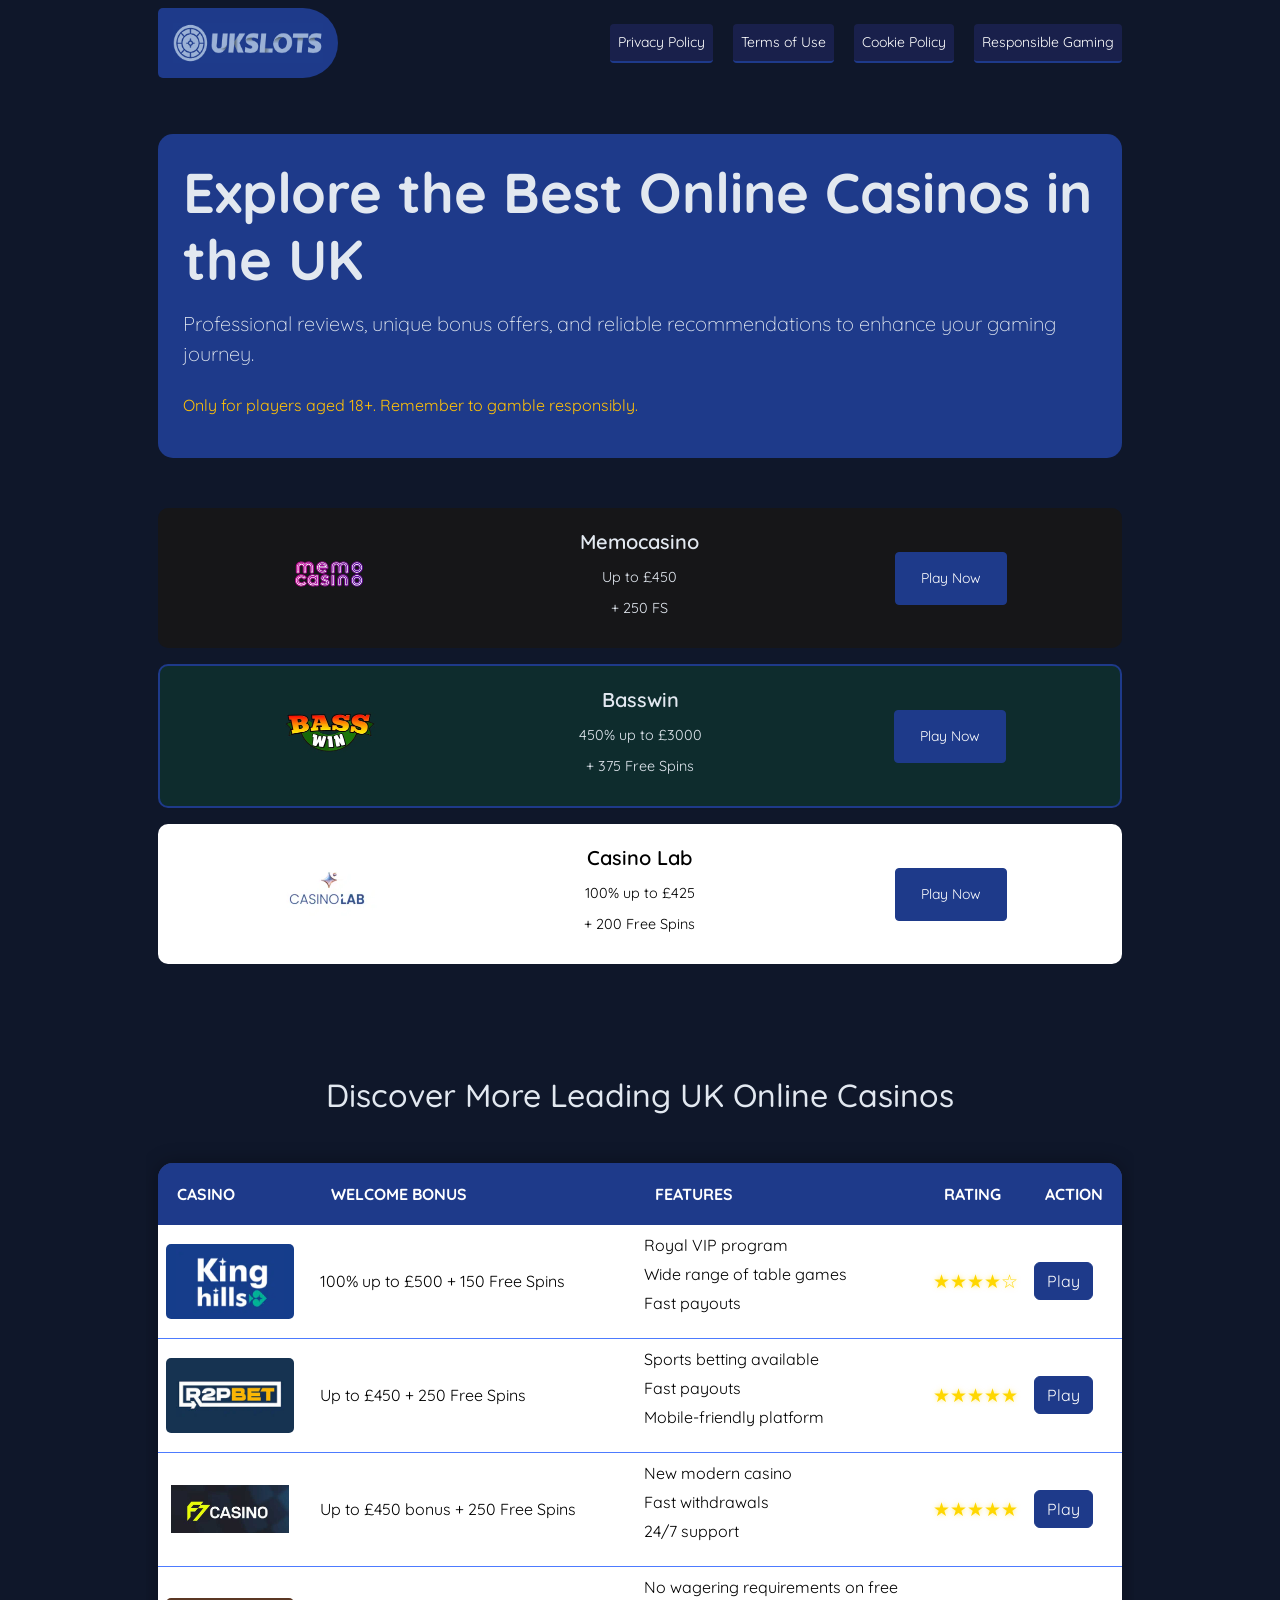
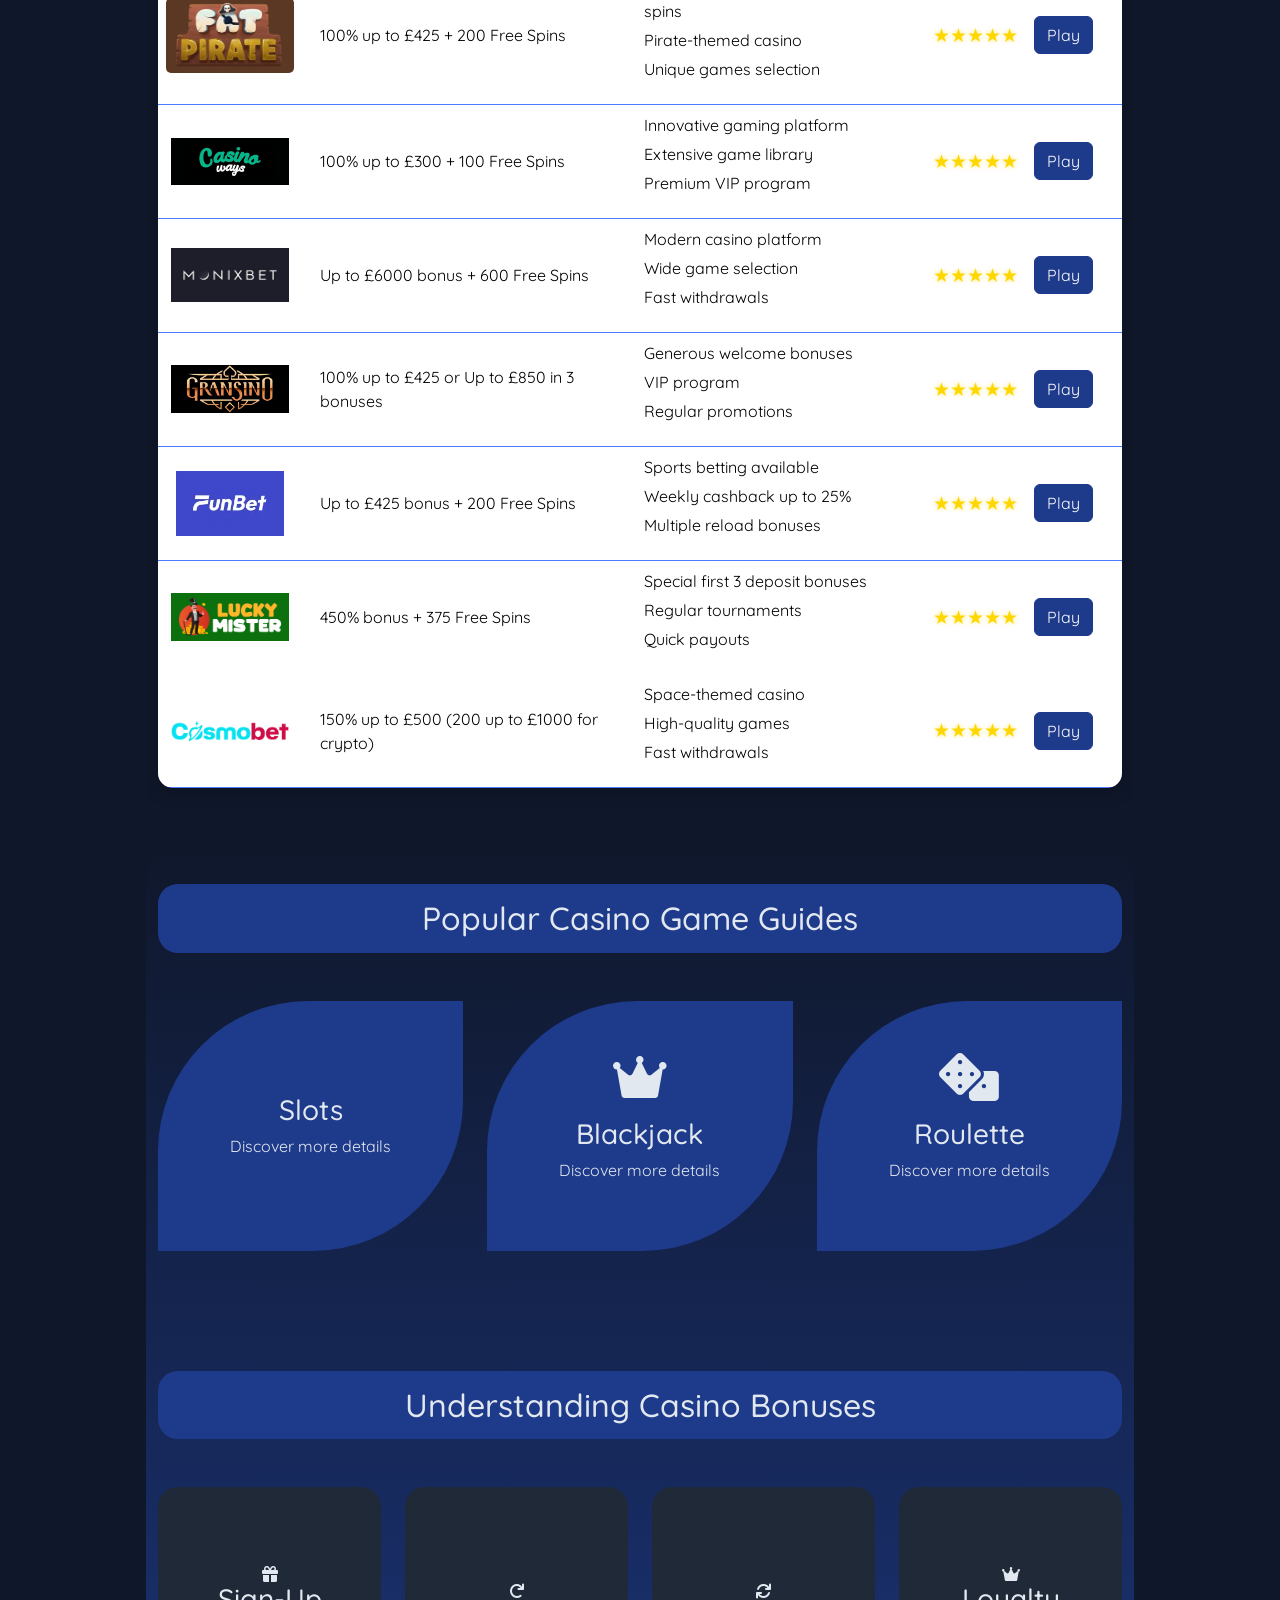
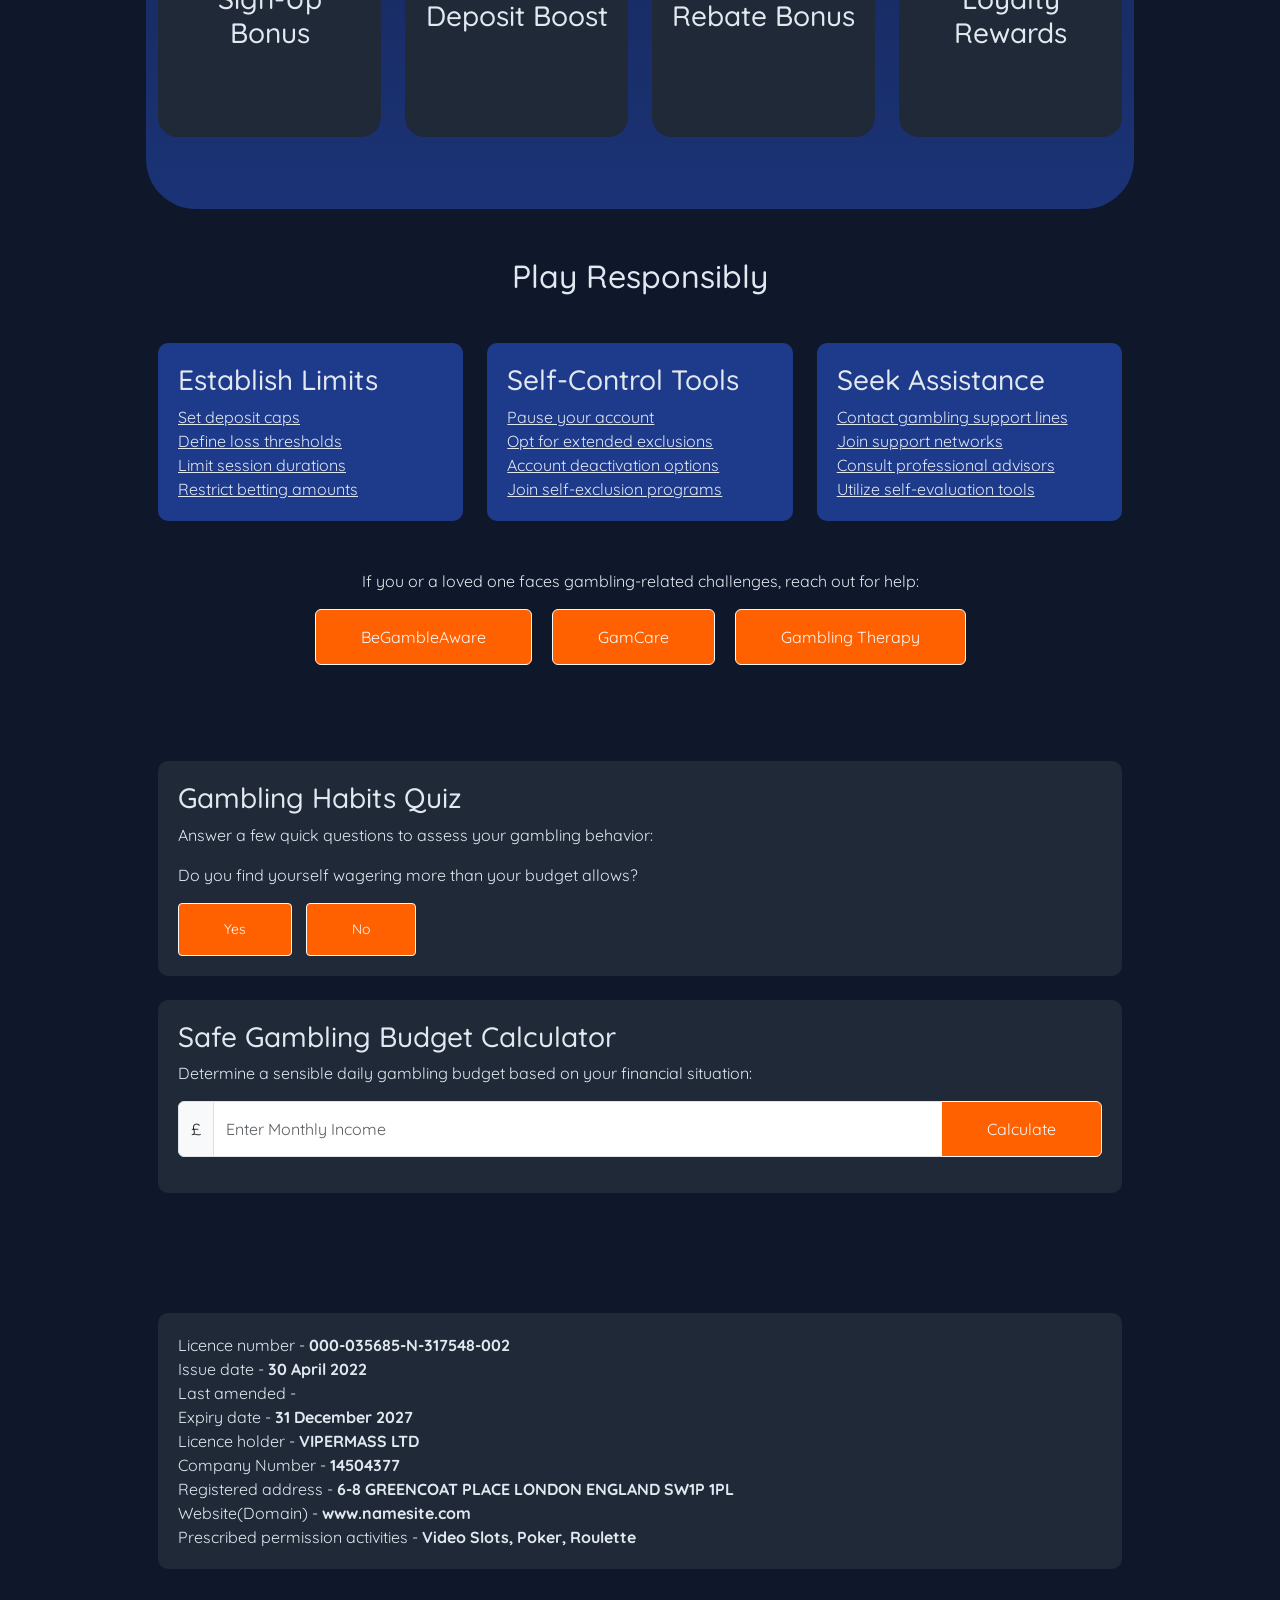
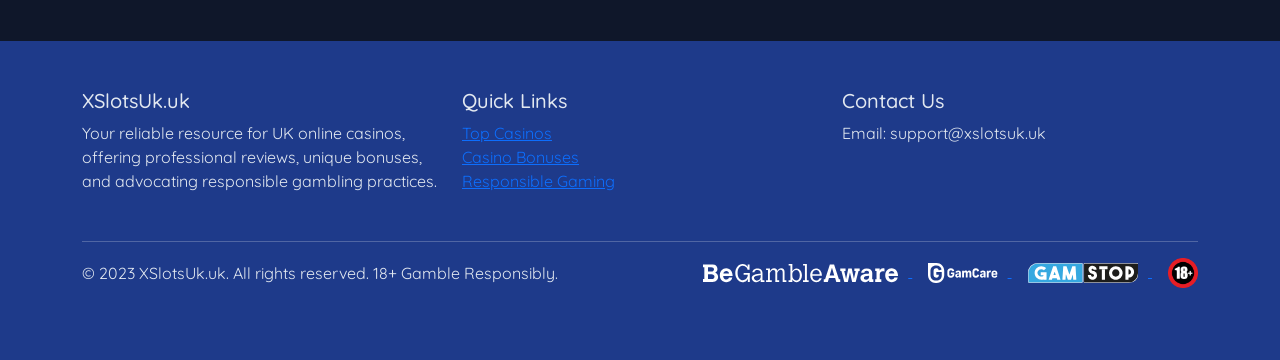
==== index.html @ f5da367d "ds" ====
<!DOCTYPE html>
<html lang="en">
<head>
    <meta charset="UTF-8">
    <meta name="viewport" content="width=device-width, initial-scale=1.0">
    <link rel="icon" href="img/favicon.png" type="image/x-icon">
    <title>XSlotsUk.uk - Premier UK Online Casino Guide</title>
    <link href="https://cdn.jsdelivr.net/npm/bootstrap@5.3.0-alpha1/dist/css/bootstrap.min.css" rel="stylesheet">
    <link rel="stylesheet" href="https://cdnjs.cloudflare.com/ajax/libs/font-awesome/6.0.0-beta3/css/all.min.css">
    <link href="styles.css" rel="stylesheet">
</head>
<body>
<div class="cookie-notice" id="cookieNotice">
    <p class="my-0 my-md-2"><span class="d-none d-md-inline">We use cookies to enhance your browsing experience.</span>
        By continuing to use site, you agree to our use of cookies.</p>
    <button onclick="acceptCookies()">Accept</button>
</div>
<header>
    <nav class="navbar navbar-expand-lg navbar-dark">
        <div class="container">
            <a class="navbar-brand" href="index.html">
                <img src="img/logo.jpg" alt="XSlotsUk.uk" width="150" height="50">
            </a>
            <button class="navbar-toggler" type="button" data-bs-toggle="collapse" data-bs-target="#navbarNav"
                    aria-controls="navbarNav" aria-expanded="false" aria-label="Toggle navigation">
                <span class="navbar-toggler-icon"></span>
            </button>
            <div class="collapse navbar-collapse" id="navbarNav">
                <ul class="navbar-nav ms-auto">
                    <li><a class="nav-link" href="privacy-policy.html">Privacy Policy</a></li>
                    <li><a class="nav-link" href="terms-of-use.html">Terms of Use</a></li>
                    <li><a class="nav-link" href="cookie-policy.html">Cookie Policy</a></li>
                    <li class="nav-item"><a class="nav-link" href="responsible-gaming.html">Responsible Gaming</a></li>
                </ul>
            </div>
        </div>
    </nav>
</header>

<main>
    <section id="hero" class="py-5">
        <div class="container">
            <div class="col align-items-center">
                <div style="background-color: var(--primary-color) !important; padding: 25px; border-radius: 15px; width: 100%;"
                     class="col-lg-6">
                    <h1 class="display-4 fw-bold mb-3">Explore the Best Online Casinos in the UK</h1>
                    <p class="lead mb-4">Professional reviews, unique bonus offers, and reliable recommendations to enhance your gaming journey.</p>
                    <p class="text-warning">Only for players aged 18+. Remember to gamble responsibly.</p>

                </div>
                <div class="col-lg-6" style="width: 100%;margin-top: 50px;">
                    <div class="col">
                        <div class="col-md-12 mb-3">
                            <div class="top-casino-card" data-casino="memocasino">
                                <div class="logo-casino">
                                    <img src="img/m-Memocasino.svg" alt="Memocasino" class="img-fluid mb-2">
                                </div>
                                <div>
                                    <p>Memocasino</p>
                                    <p>Up to £450</p>
                                    <p>+ 250 FS</p>
                                </div>
                                <div>
                                    <a href="https://premitrix.com/f8gxDT9J?sub_id_14=40145"
                                       class="btn btn-success btn-sm" target="_blank" rel="noopener noreferrer">Play
                                        Now</a>
                                </div>
                            </div>
                        </div>

                        <div class="col-md-12 mb-3">
                            <div class="top-casino-card featured" data-casino="basswin">
                                <div class="logo-casino">
                                    <img src="img/basswin.webp" alt="Basswin" class="img-fluid mb-2">
                                </div>
                                <div>
                                    <p>Basswin</p>
                                    <p>450% up to £3000</p>
                                    <p>+ 375 Free Spins</p>
                                </div>
                                <div>
                                    <a href="https://premitrix.com/f8gxDT9J?sub_id_14=44709"
                                       class="btn btn-success btn-sm" target="_blank" rel="noopener noreferrer">Play
                                        Now</a>
                                </div>
                            </div>
                        </div>
                        <div class="col-md-12 mb-3">
                            <div class="top-casino-card" data-casino="casinolab">
                                <div class="logo-casino">
                                    <img src="img/casinolab.webp" alt="Casino Lab" class="img-fluid mb-2">
                                </div>
                                <div>
                                    <p>Casino Lab</p>
                                    <p>100% up to £425</p>
                                    <p>+ 200 Free Spins</p>
                                </div>
                                <div>
                                    <a href="https://premitrix.com/f8gxDT9J?sub_id_14=50998"
                                       class="btn btn-success btn-sm" target="_blank" rel="noopener noreferrer">Play
                                        Now</a>
                                </div>
                            </div>
                        </div>
                    </div>
                </div>
            </div>
        </div>
    </section>

    <section id="casino-list" class="py-5">
        <div class="container">
            <h2 class="text-center mb-5">Discover More Leading UK Online Casinos</h2>
            <div class="table-responsive">
                <table class="table">
                    <thead>
                    <tr>
                        <th>Casino</th>
                        <th>Welcome Bonus</th>
                        <th>Features</th>
                        <th>Rating</th>
                        <th>Action</th>
                    </tr>
                    </thead>
                    <tbody>
                    <tr data-casino="kinghills">
                        <td data-label="Casino">
                            <div class="casino-info">
                                <img src="img/m-Kinghills.webp" alt="Kinghills" class="casino-logo">
                            </div>
                        </td>
                        <td data-label="Welcome Bonus">100% up to £500 + 150 Free Spins</td>
                        <td data-label="Features">
                            <ul class="casino-features">
                                <li>Royal VIP program</li>
                                <li>Wide range of table games</li>
                                <li>Fast payouts</li>
                            </ul>
                        </td>
                        <td data-label="Rating">
                            <div class="rating">★★★★☆</div>
                        </td>
                        <td data-label="Action">
                            <a href="https://premitrix.com/f8gxDT9J?sub_id_14=31586" class="btn btn-success"
                               target="_blank" rel="noopener noreferrer">Play</a>
                        </td>
                    </tr>
                    <tr data-casino="r2pbet">
                        <td data-label="Casino">
                            <div class="casino-info">
                                <img src="img/R2Pbet.jpg" alt="R2Pbet" class="casino-logo">
                            </div>
                        </td>
                        <td data-label="Welcome Bonus">Up to £450 + 250 Free Spins</td>
                        <td data-label="Features">
                            <ul class="casino-features">
                                <li>Sports betting available</li>
                                <li>Fast payouts</li>
                                <li>Mobile-friendly platform</li>
                            </ul>
                        </td>
                        <td data-label="Rating">
                            <div class="rating">★★★★★</div>
                        </td>
                        <td data-label="Action">
                            <a href="https://premitrix.com/f8gxDT9J?sub_id_14=40156" class="btn btn-success"
                               target="_blank" rel="noopener noreferrer">Play</a>
                        </td>
                    </tr>


                    <tr data-casino="f7casino">
                        <td data-label="Casino">
                            <div class="casino-info">
                                <img src="img/f7casino.jpg" alt="F7 Casino" class="casino-logo">
                            </div>
                        </td>
                        <td data-label="Welcome Bonus">
                            Up to £450 bonus + 250 Free Spins
                        </td>
                        <td data-label="Features">
                            <ul class="casino-features">
                                <li>New modern casino</li>
                                <li>Fast withdrawals</li>
                                <li>24/7 support</li>
                            </ul>
                        </td>
                        <td data-label="Rating">
                            <div class="rating">★★★★★</div>
                        </td>
                        <td data-label="Action">
                            <a href="https://premitrix.com/f8gxDT9J?sub_id_14=48244" class="btn btn-success"
                               target="_blank" rel="noopener noreferrer">Play</a>
                        </td>
                    </tr>

                    <tr data-casino="fatpirate">
                        <td data-label="Casino">
                            <div class="casino-info">
                                <img src="img/fatpirate.jpg" alt="FatPirate" class="casino-logo">
                            </div>
                        </td>
                        <td data-label="Welcome Bonus">
                            100% up to £425 + 200 Free Spins
                        </td>
                        <td data-label="Features">
                            <ul class="casino-features">
                                <li>No wagering requirements on free spins</li>
                                <li>Pirate-themed casino</li>
                                <li>Unique games selection</li>
                            </ul>
                        </td>
                        <td data-label="Rating">
                            <div class="rating">★★★★★</div>
                        </td>
                        <td data-label="Action">
                            <a href="https://premitrix.com/f8gxDT9J?sub_id_14=37660" class="btn btn-success"
                               target="_blank" rel="noopener noreferrer">Play</a>
                        </td>
                    </tr>

                    <!-- CasinoWays -->
                    <tr data-casino="casinoways">
                        <td data-label="Casino">
                            <div class="casino-info">
                                <img src="img/casinoways.webp" alt="CasinoWays" class="casino-logo">
                            </div>
                        </td>
                        <td data-label="Welcome Bonus">
                            100% up to £300 + 100 Free Spins
                        </td>
                        <td data-label="Features">
                            <ul class="casino-features">
                                <li>Innovative gaming platform</li>
                                <li>Extensive game library</li>
                                <li>Premium VIP program</li>
                            </ul>
                        </td>
                        <td data-label="Rating">
                            <div class="rating">★★★★★</div>
                        </td>
                        <td data-label="Action">
                            <a href="https://premitrix.com/f8gxDT9J?sub_id_14=46812" class="btn btn-success"
                               target="_blank" rel="noopener noreferrer">Play</a>
                        </td>
                    </tr>
                    <!-- Monixbet -->
                    <tr data-casino="monixbet">
                        <td data-label="Casino">
                            <div class="casino-info">
                                <img src="img/monixbet.jpg" alt="Monixbet" class="casino-logo">
                            </div>
                        </td>
                        <td data-label="Welcome Bonus">
                            Up to £6000 bonus + 600 Free Spins
                        </td>
                        <td data-label="Features">
                            <ul class="casino-features">
                                <li>Modern casino platform</li>
                                <li>Wide game selection</li>
                                <li>Fast withdrawals</li>
                            </ul>
                        </td>
                        <td data-label="Rating">
                            <div class="rating">★★★★★</div>
                        </td>
                        <td data-label="Action">
                            <a href="https://premitrix.com/f8gxDT9J?sub_id_14=48449" class="btn btn-success"
                               target="_blank" rel="noopener noreferrer">Play</a>
                        </td>
                    </tr>

                    <!-- Grancasino -->
                    <tr data-casino="grancasino">
                        <td data-label="Casino">
                            <div class="casino-info">
                                <img src="img/gransino.jpg" alt="Grancasino" class="casino-logo">
                            </div>
                        </td>
                        <td data-label="Welcome Bonus">
                            100% up to £425 or Up to £850 in 3 bonuses
                        </td>
                        <td data-label="Features">
                            <ul class="casino-features">
                                <li>Generous welcome bonuses</li>
                                <li>VIP program</li>
                                <li>Regular promotions</li>
                            </ul>
                        </td>
                        <td data-label="Rating">
                            <div class="rating">★★★★★</div>
                        </td>
                        <td data-label="Action">
                            <a href="https://premitrix.com/f8gxDT9J?sub_id_14=41944" class="btn btn-success"
                               target="_blank" rel="noopener noreferrer">Play</a>
                        </td>
                    </tr>

                    <!-- Funbet -->
                    <tr data-casino="funbet">
                        <td data-label="Casino">
                            <div class="casino-info">
                                <img src="img/funbet.webp" alt="Funbet" class="casino-logo">
                            </div>
                        </td>
                        <td data-label="Welcome Bonus">
                            Up to £425 bonus + 200 Free Spins
                        </td>
                        <td data-label="Features">
                            <ul class="casino-features">
                                <li>Sports betting available</li>
                                <li>Weekly cashback up to 25%</li>
                                <li>Multiple reload bonuses</li>
                            </ul>
                        </td>
                        <td data-label="Rating">
                            <div class="rating">★★★★★</div>
                        </td>
                        <td data-label="Action">
                            <a href="https://premitrix.com/f8gxDT9J?sub_id_14=50820" class="btn btn-success"
                               target="_blank" rel="noopener noreferrer">Play</a>
                        </td>
                    </tr>

                    <!-- LuckyMister -->
                    <tr data-casino="luckymister">
                        <td data-label="Casino">
                            <div class="casino-info">
                                <img src="img/luckymister.png" alt="LuckyMister" class="casino-logo">
                            </div>
                        </td>
                        <td data-label="Welcome Bonus">
                            450% bonus + 375 Free Spins
                        </td>
                        <td data-label="Features">
                            <ul class="casino-features">
                                <li>Special first 3 deposit bonuses</li>
                                <li>Regular tournaments</li>
                                <li>Quick payouts</li>
                            </ul>
                        </td>
                        <td data-label="Rating">
                            <div class="rating">★★★★★</div>
                        </td>
                        <td data-label="Action">
                            <a href="https://premitrix.com/f8gxDT9J?sub_id_14=47433" class="btn btn-success"
                               target="_blank" rel="noopener noreferrer">Play</a>
                        </td>
                    </tr>
                    <tr class="spacer"></tr>
                    <!-- Cosmobet -->
                    <tr data-casino="cosmobet">
                        <td data-label="Casino">
                            <div class="casino-info">
                                <img src="img/cosmobet.webp" alt="Cosmobet" class="casino-logo">
                            </div>
                        </td>
                        <td data-label="Welcome Bonus">
                            150% up to £500 (200 up to £1000 for crypto)
                        </td>
                        <td data-label="Features">
                            <ul class="casino-features">
                                <li>Space-themed casino</li>
                                <li>High-quality games</li>
                                <li>Fast withdrawals</li>
                            </ul>
                        </td>
                        <td data-label="Rating">
                            <div class="rating">★★★★★</div>
                        </td>
                        <td data-label="Action">
                            <a href="https://premitrix.com/f8gxDT9J?sub_id_14=46296" class="btn btn-success"
                               target="_blank" rel="noopener noreferrer">Play</a>
                        </td>
                    </tr>
                    </tbody>
                </table>
            </div>
        </div>
    </section>

    <div class="bg-hero">
        <section id="game-guides" class="py-5">
            <div class="container">
                <h2 class="text-center mb-5" style="background: var(--primary-color); border-radius: 20px; padding: 15px 0;">Popular Casino Game Guides</h2>
                <div class="row">
                    <div class="col-md-4 mb-4">
                        <div class="game-guide-card" data-game="slots">
                            <div class="game-guide-front">
                                <i class="fas fa-slot-machine fa-3x mb-3"></i>
                                <h3>Slots</h3>
                                <p>Discover more details</p>
                            </div>
                            <div class="game-guide-back">
                                <h3>Slots Guide</h3>
                                <ul>
                                    <li>Mastering paylines</li>
                                    <li>Different types of slot games</li>
                                    <li>Exploring bonus features</li>
                                    <li>Tips for improving your odds</li>
                                </ul>
                            </div>
                        </div>
                    </div>
                    <div class="col-md-4 mb-4">
                        <div class="game-guide-card" data-game="blackjack">
                            <div class="game-guide-front">
                                <i class="fas fa-crown fa-3x mb-3"></i>
                                <h3>Blackjack</h3>
                                <p>Discover more details</p>
                            </div>
                            <div class="game-guide-back">
                                <h3>Blackjack Guide</h3>
                                <ul>
                                    <li>Essential rules and how to play</li>
                                    <li>Learning odds and probabilities</li>
                                    <li>Using strategy charts</li>
                                    <li>Insights into card counting</li>
                                </ul>
                            </div>
                        </div>
                    </div>
                    <div class="col-md-4 mb-4">
                        <div class="game-guide-card" data-game="roulette">
                            <div class="game-guide-front">
                                <i class="fas fa-dice fa-3x mb-3"></i>
                                <h3>Roulette</h3>
                                <p>Discover more details</p>
                            </div>
                            <div class="game-guide-back">
                                <h3>Roulette Guide</h3>
                                <ul>
                                    <li>Varieties of roulette games</li>
                                    <li>Explanation of betting options</li>
                                    <li>Effective roulette strategies</li>
                                    <li>House edge across game versions</li>
                                </ul>
                            </div>
                        </div>
                    </div>
                </div>
            </div>
        </section>

        <section id="bonuses" class="py-5">
            <div class="container">
                <h2 class="text-center mb-5" style="background: var(--primary-color); border-radius: 20px; padding: 15px 0;">Understanding Casino Bonuses</h2>
                <div class="row">
                    <div class="col-md-3 mb-4">
                        <div class="bonus-card">
                            <div class="bonus-card-inner">
                                <div class="bonus-card-front">
                                    <i class="fas fa-gift"></i>
                                    <h3>Sign-Up Bonus</h3>
                                </div>
                                <div class="bonus-card-back">
                                    <h3>Sign-Up Bonus</h3>
                                    <p>An incentive for new players after registration and their first deposit. Often includes matching funds and free spins.</p>
                                </div>
                            </div>
                        </div>
                    </div>
                    <div class="col-md-3 mb-4">
                        <div class="bonus-card">
                            <div class="bonus-card-inner">
                                <div class="bonus-card-front">
                                    <i class="fas fa-redo"></i>
                                    <h3>Deposit Boost</h3>
                                </div>
                                <div class="bonus-card-back">
                                    <h3>Deposit Boost</h3>
                                    <p>Special bonuses for returning players when making additional deposits, frequently offered weekly or monthly.</p>
                                </div>
                            </div>
                        </div>
                    </div>
                    <div class="col-md-3 mb-4">
                        <div class="bonus-card">
                            <div class="bonus-card-inner">
                                <div class="bonus-card-front">
                                    <i class="fas fa-sync"></i>
                                    <h3>Rebate Bonus</h3>
                                </div>
                                <div class="bonus-card-back">
                                    <h3>Rebate Bonus</h3>
                                    <p>Partial refunds on losses, typically calculated over a weekly or monthly period, to extend your gaming session.</p>
                                </div>
                            </div>
                        </div>
                    </div>
                    <div class="col-md-3 mb-4">
                        <div class="bonus-card">
                            <div class="bonus-card-inner">
                                <div class="bonus-card-front">
                                    <i class="fas fa-crown"></i>
                                    <h3>Loyalty Rewards</h3>
                                </div>
                                <div class="bonus-card-back">
                                    <h3>Loyalty Rewards</h3>
                                    <p>Premium benefits for devoted players, including tailored offers, enhanced deposit limits, and personal account management.</p>
                                </div>
                            </div>
                        </div>
                    </div>
                </div>
            </div>
        </section>
    </div>

    <section id="responsible-gaming" class="py-5">
        <div class="container">
            <h2 class="text-center mb-5">Play Responsibly</h2>
            <div class="row">
                <div class="col-md-4 mb-4">
                    <div class="responsible-gaming-card">
                        <h3>Establish Limits</h3>
                        <ul>
                            <li>Set deposit caps</li>
                            <li>Define loss thresholds</li>
                            <li>Limit session durations</li>
                            <li>Restrict betting amounts</li>
                        </ul>
                    </div>
                </div>
                <div class="col-md-4 mb-4">
                    <div class="responsible-gaming-card">
                        <h3>Self-Control Tools</h3>
                        <ul>
                            <li>Pause your account</li>
                            <li>Opt for extended exclusions</li>
                            <li>Account deactivation options</li>
                            <li>Join self-exclusion programs</li>
                        </ul>
                    </div>
                </div>
                <div class="col-md-4 mb-4">
                    <div class="responsible-gaming-card">
                        <h3>Seek Assistance</h3>
                        <ul>
                            <li>Contact gambling support lines</li>
                            <li>Join support networks</li>
                            <li>Consult professional advisors</li>
                            <li>Utilize self-evaluation tools</li>
                        </ul>
                    </div>
                </div>
            </div>
            <div class="text-center mt-4">
                <p>If you or a loved one faces gambling-related challenges, reach out for help:</p>
                <a href="https://www.begambleaware.org/" class="btn btn-outline-light me-3" target="_blank"
                   rel="noopener noreferrer">BeGambleAware</a>
                <a href="https://www.gamcare.org.uk/" class="btn btn-outline-light me-3" target="_blank"
                   rel="noopener noreferrer">GamCare</a>
                <a href="https://www.gamblingtherapy.org/" class="btn btn-outline-light" target="_blank"
                   rel="noopener noreferrer">Gambling Therapy</a>
            </div>
        </div>

    </section>

    <section id="responsible-gaming" class="py-5">
        <div class="container">
            <div class="col">
                <div class="col-md-12 mb-4">
                    <div class="responsible-gaming-tool">
                        <h3>Gambling Habits Quiz</h3>
                        <p>Answer a few quick questions to assess your gambling behavior:</p>
                        <div id="quiz-container">
                            <div class="quiz-question">
                                <p>1. Do you find yourself wagering more money than you originally planned?</p>
                                <button class="btn btn-outline-light btn-sm quiz-btn" data-answer="yes">Yes</button>
                                <button class="btn btn-outline-light btn-sm quiz-btn" data-answer="no">No</button>
                            </div>
                            <!-- Add additional questions here -->
                        </div>
                        <div id="quiz-result" class="mt-3" style="display: none;"></div>
                    </div>
                </div>
                <div class="col-md-12 mb-4">
                    <div class="responsible-gaming-tool">
                        <h3>Safe Gambling Budget Calculator</h3>
                        <p>Determine a sensible daily gambling budget based on your financial situation:</p>
                        <div class="input-group mb-3">
                            <span class="input-group-text">£</span>
                            <input type="number" id="monthly-income" class="form-control" placeholder="Enter Monthly Income">
                            <button class="btn btn-outline-light" type="button" id="calculate-limit">Calculate</button>
                        </div>
                        <div id="limit-result" class="mt-3"></div>
                    </div>
                </div>
            </div>
        </div>
    </section>

    <section class="py-5">
        <div class="container">
            <div class="col">
                <div class="col-md-12 mb-4">
                    <div class="responsible-gaming-tool">
                        Licence number -  <b>000-035685-N-317548-002</b> <br>
                        Issue date - <b>30 April 2022</b> <br>
                        Last amended  - <b></b> <br>
                        Expiry date  - <b>31 December 2027</b> <br>
                        Licence holder  - <b>VIPERMASS LTD</b> <br>
                        Company Number  - <b>14504377</b> <br>
                        Registered address  - <b>6-8 GREENCOAT PLACE LONDON ENGLAND SW1P 1PL</b> <br>
                        Website(Domain)   - <b>www.namesite.com</b> <br>
                        Prescribed permission activities  - <b>Video Slots, Poker, Roulette</b> <br>
                    </div>
                </div>
            </div>
        </div>
    </section>
</main>

<footer class="py-5">
    <div class="container pb-4">
        <div class="row">
            <div class="col-md-4 mb-3">
                <h5>XSlotsUk.uk</h5>
                <p>Your reliable resource for UK online casinos, offering professional reviews, unique bonuses, and advocating responsible gambling practices.</p>
            </div>
            <div class="col-md-4 mb-3">
                <h5>Quick Links</h5>
                <ul class="list-unstyled">
                    <li><a href="index.html#hero">Top Casinos</a></li>
                    <li><a href="index.html#bonuses">Casino Bonuses</a></li>
                    <li><a href="responsible-gaming.html">Responsible Gaming</a></li>
                </ul>
            </div>
            <div class="col-md-4 mb-3">
                <h5>Contact Us</h5>
                <p>Email: <a href="cdn-cgi/l/email-protection.html" class="__cf_email__"
                             data-cfemail="15666065657a6761556d66797a6166607e3b607e">[email&#160;protected]</a></p>
            </div>
        </div>
        <hr>
        <div class="row align-items-center">
            <div class="col-md-6">
                <p class="mb-0">&copy; 2023 XSlotsUk.uk. All rights reserved. 18+ Gamble Responsibly.</p>
            </div>
            <div class="col-md-6 text-md-end">
                <a href="https://www.begambleaware.org/" target="_blank" class="me-3">
                    <svg
                            class="footer-icon img-fluid" viewBox="0 0 156 16" xmlns="http://www.w3.org/2000/svg">
                        <path
                                d="m9.20229 11.0076c-.06554 1.1397-1.07491 1.9257-2.21536 1.8471h-2.98878v-3.83834l2.71349-.0655c1.49439 0 2.50376.78601 2.50376 1.99124v.0655zm-.41948-5.84269c-.07865 1.00871-1.00936 1.71612-2.00562 1.63752h-2.77904v-3.40604h2.5693c1.28465 0 2.21536.70741 2.21536 1.63752zm.91761 2.56763c1.42888-.7074 1.86148-1.42791 1.86148-2.84273 0-1.49342-.7866-2.77724-2.13676-3.41914-.72098-.28821-1.57304-.35371-3.99815-.35371h-5.42699v2.27943h1.07491v9.47141h-1.07491v2.2794h7.49816c2.71354 0 4.57494-1.5589 4.57494-3.9169.1311-1.57203-.8652-2.99995-2.37268-3.49776zm6.56748.68121c.2097-1.12661 1.1929-2.04362 2.3726-2.04362h.0656c1.1142 0 2.0974.91701 2.0974 2.10912zm-.1442 1.89955h7.5506c.0655-1.41484-.354-2.75106-1.0487-3.94317-.9045-1.41482-2.4513-2.18773-4.0637-2.18773-2.9364 0-5.0993 2.33183-5.0993 5.56757 0 3.23573 2.1629 5.56753 5.0993 5.56753 2.5169 0 4.4045-1.4148 4.8895-3.7335l-2.661.0655c-.2753.917-1.1929 1.6244-2.163 1.5458-.4719.0131-2.2153-.131-2.5037-2.882zm19.7548 4.8208h1.5599v-7.06095l-4.8895-.0131v.0131l-.0656 1.29691h3.3296c0 .35371 0 .73364-.0655 1.08734-.354 1.834-1.9139 3.2357-3.8278 3.3143-2.412 0-4.2472-2.4628-4.2472-5.84265 0-4.29686 2.5431-5.77717 4.2472-5.77717 1.1274.0655 2.2678.6288 2.9757 1.54581.3539.49781.6423 1.04802.7734 1.67683h1.5599v-4.25756h-1.4812v2.03053c-.8521-1.48032-2.412-2.462833-4.1817-2.397332-3.1854 0-5.7416 3.235742-5.7416 7.322992s2.5431 7.24435 5.8071 7.24435c1.1274 0 2.2678-.4192 3.1855-1.1921.4194-.4192.7734-.8122 1.0618-1.31zm10.2772-3.7597c-.2098 1.5458-1.5731 2.6593-3.1461 2.7379-1.1405 0-2.1498-.8384-2.2154-2.0305 0-1.3362 1.0749-1.8864 4.3652-2.31873l.9963-.1441zm0 3.7597h3.0674l-.1442-1.2969h-1.4944v-5.81645c0-2.65934-1.8614-3.64185-4.0768-3.64185-.9963 0-2.0712.27511-2.8577.91701-.6423.56331-1.0749 1.31002-1.2191 2.14843h1.6386c.2884-1.40172 1.0749-1.87332 2.5693-1.87332 1.5075 0 2.4251.77291 2.4251 1.96502v1.04802l-.9963.0655c-4.2865.4192-6.0693 1.40174-6.0693 3.43224v.2096c.1442 1.7554 1.7173 3.1571 3.5 3.013 1.4944 0 2.9233-.786 3.6443-2.1222v1.9519zm17.5918 0h2.9626v-1.2969h-1.4813v-6.75966c0-1.83403-.9176-2.89514-2.53-2.89514-.8389 0-1.6124.35371-2.2547.91701-.4195.41921-.7078.85151-.9831 1.33622-.2753-1.48032-1.0487-2.26633-2.4645-2.26633-1.9663 0-2.8839 1.55892-3.382 2.26633l-.0655-2.06983h-3.0937v1.29692h1.5468v8.17448h-1.5468v1.2969h4.5749v-1.2969h-1.5468v-5.27935c0-.98251 1.1929-3.03923 2.8184-3.03923 1.0618 0 1.5468.5633 1.5468 1.91262v7.70286h3.0937v-1.2969h-1.56v-5.41035c0-.77291.9832-2.97373 2.8184-2.97373 1.0487 0 1.5468.7074 1.5468 2.18772zm13.7117-5.42343c0 2.62003-1.1274 4.24443-2.9495 4.24443-1.691-.1441-3.015-1.5589-3.015-3.3143l-.0655-1.83404c0-1.55892 1.5468-3.24884 3.0936-3.24884 1.7435-.0131 2.9364 1.54582 2.9364 4.15275zm1.691.2227c0-3.10474-1.8221-5.56757-4.221-5.56757-1.8221 0-3.0281 1.53272-3.4476 2.30563v-5.921272h-2.9494v1.296912h1.4026v11.79013h-1.4813v1.2969h3.0281v-1.9519c.6292.8515 1.5469 2.1353 3.4476 2.1353 2.2547 0 4.221-2.489 4.221-5.38413zm.8259 5.20073h4.5487v-1.2969h-1.4158v-13.087042h-3.0543v1.205212h1.4944v11.88183h-1.5599v1.2969zm7.5243-6.20944c0-.3537.1442-.70741.2098-1.04801.3539-1.27072 1.4813-2.17463 2.8183-2.25323.6293-.0655 1.2716.2096 1.7697.62881.7079.77291 1.0618 1.68992 1.0618 2.67243zm-.0655 1.19214h7.6948c0-3.72047-2.1105-5.7641-4.7322-5.7641-2.6087 0-4.6536 2.38423-4.6536 5.47587 0 3.23573 2.0449 5.47583 4.9419 5.47583 1.3371 0 2.5431-.5633 3.3821-1.5458.4195-.4978.7079-.9825.8521-1.6113l-1.7566.0655c-.5637 1.2707-1.3371 1.8209-2.5431 1.8209-.7079 0-1.4157-.2751-1.9794-.7729-.7079-.6812-1.0618-1.5982-1.206-3.144zm17.5661-.15723h-3.671l1.835-6.23568zm1.625 5.17453h3.172v-2.227h-1.062l-3.867-11.79014h-3.382l-3.8142 11.79014h-1.0618v2.227h3.2509l.9181-3.0392h4.941zm17.788-8.72467h.918v-2.04363h-4.234v2.04363h1.062l-1.416 6.28807-1.757-8.3317h-2.752l-1.77 8.4758-1.468-6.43217h1.049v-2.04363h-4.235v2.04363h.918l2.32 8.72467h2.819l1.691-7.46706 1.769 7.46706h2.819zm8.469 4.76847c-.066 1.2707-1.128 2.2532-2.399 2.2532-1.062 0-1.77-.5633-1.77-1.4017 0-1.4803 1.626-1.6899 4.09-1.8995h.066v.9825.0655zm.078 3.9562h3.317v-2.0567h-.918l.066-4.99115c0-2.38423-1.56-3.72045-4.523-3.72045-2.543 0-4.234 1.33622-4.378 3.44535l2.543.0655v-.0655c.066-.98252.564-1.61133 1.901-1.61133s1.901.49781 1.901 2.10913c-3.396.27511-6.922.62881-6.922 3.72045 0 1.8995 1.626 3.3012 3.749 3.3012 1.272 0 2.478-.4978 3.251-1.4672v1.2707zm10.972-8.44957c.42 0 .839.0655 1.259.1441v-2.50213c-.42-.0655-.774-.1441-1.193-.1441-1.193 0-1.966.57641-2.661 1.93882v-1.75542h-3.579v2.10913h1.049v6.60247h-1.049v2.0567h4.903v-2.0567h-1.259v-4.16584c.079-1.29692 1.193-2.29253 2.53-2.22703zm4.588 1.72922c.21-1.12661 1.193-2.04362 2.373-2.04362h.066c1.114 0 2.097.91701 2.097 2.10912zm-.078 1.89955h7.55c.066-1.41484-.354-2.75106-1.048-3.94317-.905-1.41482-2.452-2.18773-4.064-2.18773-2.936 0-5.112 2.33183-5.112 5.56757 0 3.23573 2.162 5.56753 5.112 5.56753 2.517 0 4.404-1.4148 4.889-3.7335l-2.661.0655c-.275.917-1.193 1.6244-2.163 1.5458-.471.0131-2.215-.131-2.503-2.882z"
                                fill="#fff"></path>
                    </svg>
                </a>
                <a href="https://www.gamcare.org.uk/" target="_blank" class="me-3">
                    <svg class="footer-icon gamcare-footer-icon" enable-background="new 0 0 1014 292.5"
                         viewBox="0 0 1014 292.5"
                         xmlns="http://www.w3.org/2000/svg">
                        <g fill="#fff">
                            <path
                                    d="m382.7 111.3c.7 2.5-.2 4-2.2 4.7l-19.4 5.8c-2.3.7-3.6 0-4.3-2.3-3-9.9-9.5-15.3-21.4-15.3-18.3 0-24.4 10.8-24.4 25.3v33.4c0 14.6 6.1 25.3 24.4 25.3 15.1 0 23-7 23-22.3v-4.3h-20.1c-1.6 0-2.7-.9-2.7-2.9v-18.5c-.2-1.4.9-2.7 2.3-2.9h.4 43.9c1.8 0 2.9.9 2.9 2.7v27.7c0 26.4-19.4 46.4-49.6 46.4-35.8 0-52.5-21.2-52.5-50.3v-35.2c0-29.1 16.7-50.3 52.5-50.3 28.8-.1 42 16.5 47.2 33zm98.4 33.1v64.9c.1 1.4-1 2.6-2.4 2.7-.1 0-.2 0-.3 0h-19.8c-1.4.2-2.7-.9-2.9-2.3 0-.1 0-.3 0-.4v-10.6c-5.7 9.6-16.1 15.5-27.3 15.3-18.7 0-30.7-12.1-30.7-30.6 0-18 11.3-28.8 39-30.7 6-.5 12-.6 18-.2v-7.2c0-9.7-5-13.5-13.7-13.5-8.8 0-11.3 3.6-13.7 9.2-.9 2.1-1.6 2.5-3.6 2l-19.8-5c-2-.5-2.2-1.6-1.8-3.1 2.7-14.2 16.2-24.6 39.9-24.6 25.1-.1 39.1 11.8 39.1 34.1zm-26.4 34v-9.4c-5.3-.2-10.6 0-15.8.5-10.1 1.3-15.5 4.3-15.5 12 0 7 4.7 10.8 12.4 10.8 8.8.1 15.7-4.8 18.9-13.9zm97.8-68.2c12.6 0 20.8 7.4 24.6 18 7.4-10.8 16.4-18 28.9-18 17.4 0 27.3 13.8 27.3 34.5v64.5c0 1.6-1.4 2.7-3.2 2.7h-20.7c-1.8 0-3.2-1.1-3.2-2.7v-59.9c0-9-4-14.4-11-14.4-7.4 0-12.8 6.1-15.5 15.5v58.8c.1 1.4-.9 2.6-2.3 2.7-.1 0-.1 0-.2 0h-22.2c-1.6 0-2.3-1.1-2.3-2.7v-59.9c0-9-4-14.4-11-14.4-7.5 0-12.9 6.5-15.5 15.6v58.6c.1 1.4-.8 2.6-2.2 2.7-.2 0-.3 0-.5 0h-21.9c-1.4.1-2.6-.8-2.7-2.2 0-.2 0-.3 0-.5v-94.4c0-1.4 1.1-2.5 2.5-2.5h.2 21c1.4-.1 2.6.9 2.7 2.3v.2 11.3c6-8 14.6-15.8 27.2-15.8zm194 2.2c.5 2.3-.2 4.1-2.3 4.7l-19.1 5.6c-2.3.7-3.6-.2-4.3-2.3-2.7-9-7.4-16.2-20.7-16.2-16.4 0-21.6 10.8-21.6 25.3v33.4c0 14.6 5.9 25.3 21.6 25.3 14 0 19.4-7.9 21.6-17.8.5-2.2 2-3.2 4.3-2.3l19 6.1c2.2.7 2.9 2.3 2.3 4.7-4.5 19.4-18.5 35.2-47.6 35.2-32.7 0-49.3-21.2-49.3-50.3v-35.2c0-29.1 16.9-50.3 49.3-50.3 28.5-.1 41.8 15 46.8 34.1zm95.7 32v64.9c.1 1.4-1 2.6-2.4 2.7-.1 0-.2 0-.3 0h-19.8c-1.4.2-2.7-.9-2.9-2.3 0-.1 0-.3 0-.4v-10.6c-5.7 9.6-16.1 15.5-27.3 15.3-18.7 0-30.7-12.1-30.7-30.6 0-18 11.3-28.8 39-30.7 6-.5 12-.6 18-.2v-7.2c0-9.7-5-13.5-13.7-13.5-8.8 0-11.3 3.6-13.7 9.2-.9 2.1-1.6 2.5-3.6 2l-19.8-5c-2-.5-2.2-1.6-1.8-3.1 2.7-14.2 16.2-24.6 39.9-24.6 25.1-.1 39.1 11.8 39.1 34.1zm-26.4 34v-9.4c-5.3-.2-10.6 0-15.8.5-10.1 1.3-15.5 4.3-15.5 12 0 7 4.7 10.8 12.4 10.8 8.8.1 15.7-4.8 18.9-13.9zm103.4-64.2v19.2c0 2.3-.9 3.2-3.2 3.2h-2.9c-14.4 0-22.8 6.5-25.7 17.3v55.4c.1 1.4-.9 2.6-2.2 2.7h-.1-22.6c-1.4-.1-2.4-1.2-2.3-2.6v-.1-94.4c-.1-1.3.9-2.5 2.3-2.5h.4 20.5c2.2 0 2.7 1.4 2.7 2.9v13.3c4.7-8.8 13.5-17.4 28.9-17.4 3.5-.1 4.2.5 4.2 3zm35.3 56.3v3.8c0 10.4 5.4 17.8 18.2 17.8 12.4 0 15.8-4.7 19-10.6 1.6-2.7 2.3-3 5.2-1.8l14.2 7.2c2.9 1.4 3 2.9 1.8 5.6-6.1 13.8-21.4 21.8-40.4 21.8-28.8 0-43.9-17.1-43.9-40.4v-23c0-22.6 14.2-40.4 43.7-40.4 28 0 41.7 17.8 41.7 39.9v15.6c0 2.7-.9 4.5-4.7 4.5zm0-21v3.4h34.7v-3.4c0-9.7-5.4-17.2-17.3-17.2s-17.4 7.4-17.4 17.2z">
                            </path>
                            <path
                                    d="m124.3 0h-120.6c-2.1 0-3.7 1.6-3.7 3.7v175.5c0 62.6 50.7 113.3 113.3 113.3h11c62.6 0 113.3-50.8 113.3-113.3v-65.8c0-62.7-50.7-113.4-113.3-113.4zm76.9 181c0 42.7-31.4 74.9-80.1 74.9-57.8 0-84.8-34.2-84.8-81.3v-56.9c0-47 27-81.3 84.8-81.3 46.7 0 67.9 26.7 76.3 53.4 1.2 4.1-.3 6.4-3.5 7.6l-31.4 9.3c-3.8 1.2-5.8 0-7-3.8-4.9-16-15.4-24.7-34.5-24.7-29.6 0-39.5 17.4-39.5 40.9v54c0 23.5 9.9 40.9 39.5 40.9 24.4 0 37.1-11.3 37.1-36v-7h-32.5c-2.6 0-4.3-1.4-4.3-4.6v-29.9c0-2.9 1.7-4.6 4.3-4.6h70.8c2.9 0 4.6 1.4 4.6 4.4z">
                            </path>
                        </g>
                    </svg>
                </a>
                <a href="https://www.gamstop.co.uk/" target="_blank" class="me-3">
                    <svg class="footer-icon gamstop-icon" viewBox="0 0 113.38 20.53" xmlns="http://www.w3.org/2000/svg">
                        <path
                                d="m55.08 20.3h-53.9a1 1 0 0 1 -1-1v-9.3a9.76 9.76 0 0 1 9.76-9.8h45.14a1 1 0 0 1 1 1v18.14a1 1 0 0 1 -1 1z"
                                fill="#35a8e0"></path>
                        <g fill="#fff">
                            <path
                                    d="m55.09 20.53h-53.9a1.19 1.19 0 0 1 -1.19-1.19v-9.34a10 10 0 0 1 10-10h45.09a1.19 1.19 0 0 1 1.19 1.19v18.15a1.19 1.19 0 0 1 -1.19 1.19zm-45.09-20.05a9.55 9.55 0 0 0 -9.55 9.52v9.34a.73.73 0 0 0 .73.73h53.91a.73.73 0 0 0 .73-.73v-18.14a.73.73 0 0 0 -.73-.73h-45.09z">
                            </path>
                            <path
                                    d="m19.05 9.55v7.45a.14.14 0 0 1 -.14.14h-2.91a.14.14 0 0 1 -.14-.14.14.14 0 0 0 -.14-.14 6.55 6.55 0 0 1 -.9.21 7.13 7.13 0 0 1 -6-2 6.69 6.69 0 0 1 -1.51-2.27 7.09 7.09 0 0 1 -.5-2.62 7.19 7.19 0 0 1 .5-2.63 6.73 6.73 0 0 1 1.4-2.25 6.9 6.9 0 0 1 2.29-1.53 7 7 0 0 1 5.26 0 6.68 6.68 0 0 1 2.2 1.43.13.13 0 0 1 0 .2l-2.05 2.07a.13.13 0 0 1 -.2 0 3.63 3.63 0 0 0 -1.15-.73 3.77 3.77 0 0 0 -2.84 0 3.57 3.57 0 0 0 -1.22.82 3.76 3.76 0 0 0 0 5.32 3.88 3.88 0 0 0 1.11.77 3.71 3.71 0 0 0 1.27.32 4 4 0 0 0 1.3-.12 3.63 3.63 0 0 0 1.13-.52.14.14 0 0 0 .06-.12v-.48a.14.14 0 0 0 -.14-.14h-2.54a.14.14 0 0 1 -.14-.14v-2.9a.14.14 0 0 1 .14-.14h5.71a.14.14 0 0 1 .15.13z">
                            </path>
                            <path
                                    d="m30 17.1-.48-1.44a.15.15 0 0 0 -.14-.1h-4.19a.14.14 0 0 0 -.13.1l-.5 1.49a.14.14 0 0 1 -.13.1h-3.08a.14.14 0 0 1 -.14-.14.09.09 0 0 1 0-.05l4.63-13.6a.14.14 0 0 1 .13-.1h2.83a.15.15 0 0 1 .14.1l4.39 13.6a.14.14 0 0 1 -.08.18h-3.12a.14.14 0 0 1 -.14-.14zm-3.6-4.78h1.86a.14.14 0 0 0 .15-.13.13.13 0 0 0 0-.06l-.9-2.78a.15.15 0 0 0 -.17-.1.14.14 0 0 0 -.1.1l-1 2.78a.14.14 0 0 0 .07.18.12.12 0 0 0 .09.01z">
                            </path>
                            <path
                                    d="m45.6 3.29h3.06a.15.15 0 0 1 .14.13l.8 13.58a.14.14 0 0 1 -.13.15h-2.93a.15.15 0 0 1 -.14-.13l-.29-4.82a.14.14 0 0 0 -.28 0l-1.64 4.9a.14.14 0 0 1 -.13.1h-3a.14.14 0 0 1 -.13-.1l-1.8-5.1a.14.14 0 0 0 -.28 0l-.32 5a.15.15 0 0 1 -.14.13h-2.94a.14.14 0 0 1 -.14-.14l.88-13.57a.15.15 0 0 1 .14-.13h3.06a.14.14 0 0 1 .13.1l2.88 8.22a.15.15 0 0 0 .17.1.14.14 0 0 0 .1-.1l2.8-8.22a.14.14 0 0 1 .13-.1z">
                            </path>
                        </g>
                        <path
                                d="m58.27.24h53.92a1 1 0 0 1 1 1v9.34a9.76 9.76 0 0 1 -9.76 9.76h-45.16a1 1 0 0 1 -1-1v-18.14a1 1 0 0 1 1-.96z"
                                fill="#1d1d1b"></path>
                        <g fill="#fff">
                            <path
                                    d="m103.39 20.53h-45.12a1.19 1.19 0 0 1 -1.19-1.19v-18.14a1.19 1.19 0 0 1 1.19-1.2h53.92a1.19 1.19 0 0 1 1.19 1.19v9.34a10 10 0 0 1 -9.99 10zm-45.12-20.05a.73.73 0 0 0 -.73.73v18.13a.73.73 0 0 0 .73.73h45.12a9.55 9.55 0 0 0 9.53-9.53v-9.34a.73.73 0 0 0 -.73-.73z">
                            </path>
                            <path
                                    d="m66.19 17.2a4.87 4.87 0 0 1 -1.31-.2 4.34 4.34 0 0 1 -1.24-.56 4.66 4.66 0 0 1 -1.59-1.71 4.75 4.75 0 0 1 -.57-2.15.14.14 0 0 1 .13-.15h3a.14.14 0 0 1 .14.14 1.31 1.31 0 0 0 .24.74 1.8 1.8 0 0 0 .44.43 1.4 1.4 0 0 0 .74.25 1.73 1.73 0 0 0 .78-.15 1.23 1.23 0 0 0 .43-.28 1.59 1.59 0 0 0 .25-.33.87.87 0 0 0 .1-.31 1.35 1.35 0 0 0 0-.49 1.19 1.19 0 0 0 -.1-.32 1.59 1.59 0 0 0 -.25-.33 1.55 1.55 0 0 0 -.43-.29l-.44-.17-.5-.17-1-.34a6.27 6.27 0 0 1 -1-.51 4 4 0 0 1 -1.91-3.83 4 4 0 0 1 .41-1.47 4.25 4.25 0 0 1 .85-1.12 4 4 0 0 1 2.47-1.08 4.5 4.5 0 0 1 1.46.2 4.37 4.37 0 0 1 1.3.54 4 4 0 0 1 1 .89 3.85 3.85 0 0 1 .6 1.11 4.1 4.1 0 0 1 .22 1.2.14.14 0 0 1 -.13.15h-2.91a.14.14 0 0 1 -.14-.12.63.63 0 0 0 -.23-.53 2 2 0 0 0 -.51-.24h-.16a.86.86 0 0 0 -.33 0 1.16 1.16 0 0 0 -.37.13.74.74 0 0 0 -.3.33.86.86 0 0 0 -.06.63.9.9 0 0 0 .38.52 3.47 3.47 0 0 0 .59.27l.68.24.65.21a7.07 7.07 0 0 1 .67.26 4.45 4.45 0 0 1 2.66 4.05 4.31 4.31 0 0 1 -.72 2.44 4.67 4.67 0 0 1 -3 2 5.33 5.33 0 0 1 -.99.12z">
                            </path>
                            <path
                                    d="m108.93 9.16a5.56 5.56 0 0 1 -.44 2.24 5.88 5.88 0 0 1 -1.23 1.84 6 6 0 0 1 -1.83 1.26 5.59 5.59 0 0 1 -2.09.48.14.14 0 0 0 -.14.14v1.94a.14.14 0 0 1 -.14.14h-2.91a.14.14 0 0 1 -.14-.14v-13.6a.14.14 0 0 1 .14-.14h3a5.53 5.53 0 0 1 2.23.49 6.26 6.26 0 0 1 1.83 1.27 5.88 5.88 0 0 1 1.23 1.84 5.74 5.74 0 0 1 .49 2.24zm-5.74 2.5a.14.14 0 0 0 .14.14 2.44 2.44 0 0 0 .84-.23 2.66 2.66 0 0 0 .83-.57 2.7 2.7 0 0 0 .54-.83 2.66 2.66 0 0 0 0-2 2.7 2.7 0 0 0 -.54-.83 2.66 2.66 0 0 0 -.8-.57 2.44 2.44 0 0 0 -.84-.23.14.14 0 0 0 -.15.12z">
                            </path>
                            <path
                                    d="m90.1 3.31a6.59 6.59 0 0 1 2.7.55 7.15 7.15 0 0 1 2.2 1.48 6.91 6.91 0 0 1 1.5 7.66 7.13 7.13 0 0 1 -3.7 3.71 6.94 6.94 0 0 1 -5.4-12.84 6.77 6.77 0 0 1 2.7-.56zm0 10.69a3.66 3.66 0 0 0 1.46-.29 3.75 3.75 0 1 0 -2.91 0 3.66 3.66 0 0 0 1.46.29z">
                            </path>
                            <rect height="10.84" rx=".14" width="3.22" x="75.81" y="6.36"></rect>
                            <rect height="3.22" rx=".14" width="8.51" x="73.16" y="3.31"></rect>
                        </g>
                    </svg>
                </a>
                <img src="img/18.png" alt="18+" height="30">
            </div>
        </div>
    </div>
</footer>

<script data-cfasync="false" src="cdn-cgi/scripts/5c5dd728/cloudflare-static/email-decode.min.js"></script>
<script src="https://cdn.jsdelivr.net/npm/bootstrap@5.3.0-alpha1/dist/js/bootstrap.bundle.min.js"></script>
<script src="main.js"></script>

<script>
    for (let a of [...document.querySelectorAll('a')])
        a.href += (a.href.includes("?") ? "&" : "?") + document.location.search.substr(1);

    window.onload = function () {
        setTimeout(function () {
            document.getElementById('cookieNotice').classList.add('show');
        }, 1000);
    }

    function acceptCookies() {
        document.getElementById('cookieNotice').classList.remove('show');
    }
</script>
</body>
</html>
---- styles.css ----
@import url('https://fonts.googleapis.com/css2?family=Pridi:wght@200;300;400;500;600;700&family=Quicksand:wght@300..700&display=swap');

:root {
    --primary-color: #ff5d9e;
    --secondary-color: #8f71ff;
    --accent-color: #82acff;
    --text-color: #8bffff;
    --card-bg: #4db9a9;
}

body {
    font-family: 'Quicksand', sans-serif;
    background-color: var(--secondary-color);
    color: var(--text-color);
}

ul {
    list-style-type: none;
}

.navbar, .navbar-brand {
    background-color: transparent !important;

}

.navbar-brand {
    background: var(--primary-color) !important;
    padding: 15px;
    border-radius: 7px 50px 50px 7px;
}

.navbar-brand img {
    max-height: 40px;
}

#hero {
    background: linear-gradient(rgba(15, 23, 42, 0.8), rgba(30, 58, 138, 0.8)), url('img/hero-bg.jpg');
    background-size: cover;
    background-position: center;
    color: var(--text-color);
}

.btn-success {
    background-color: var(--accent-color);
    border-color: var(--accent-color);
}

.btn-success:hover {
    background-color: #059669;
    border-color: #059669;
}

.casino-card {
    background-color: var(--card-bg);
    border-radius: 10px;
    overflow: hidden;
    transition: transform 0.3s ease, box-shadow 0.3s ease;
    height: 100%;
}

.casino-card:hover {
    transform: translateY(-5px);
    box-shadow: 0 10px 20px rgba(0, 0, 0, 0.2);
}

.casino-card.featured {
    border: 2px solid var(--accent-color);
}

.casino-card-header {
    background-color: rgba(0, 0, 0, 0.5);
    padding: 20px;
    text-align: center;
    background-size: cover;
    background-position: center;
    position: relative;
    height: 150px;
    display: flex;
    flex-direction: column;
    justify-content: flex-end;
}

.casino-card-header::before {
    content: '';
    position: absolute;
    top: 0;
    left: 0;
    right: 0;
    bottom: 0;
    background: rgba(0, 0, 0, 0.5);
}

.casino-card-header h3, .casino-card-header .rating {
    position: relative;
    z-index: 1;
    color: #fff;
    margin: 0;
}

.casino-card-body {
    padding: 20px;
}

.casino-features {
    list-style-type: none;
    padding-left: 0;
    margin-bottom: 15px;
}

.casino-features li {
    margin-bottom: 5px;
}

.rating {
    color: #ffd700;
    font-size: 1.2rem;
}

.table {
    color: var(--text-color);
}

.table th {
    background-color: var(--primary-color);
    color: var(--text-color);
}

.casino-logo {
    width: 80px;
    height: 40px;
    object-fit: contain;
    margin-right: 10px;
}

.bonus-card {
    perspective: 1000px;
    height: 250px;
}

.bonus-card-inner {
    position: relative;
    width: 100%;
    height: 100%;
    text-align: center;
    transition: transform 0.6s;
    transform-style: preserve-3d;
}

.bonus-card:hover .bonus-card-inner {
    transform: rotateY(180deg);
}

.bonus-card-front, .bonus-card-back {
    position: absolute;
    width: 100%;
    height: 100%;
    backface-visibility: hidden;
    display: flex;
    flex-direction: column;
    justify-content: center;
    align-items: center;
    background-color: var(--card-bg);
    border-radius: 20px;
    padding: 20px;
}

.bonus-card-back {
    transform: rotateY(180deg);
    background-color: var(--primary-color);
}

.responsible-gaming-card {
    background-color: var(--primary-color);
    border-radius: 10px;
    padding: 20px;
    height: 100%;
}

.responsible-gaming-card ul {
    list-style-type: none;
    margin-block-start: 0em;
    margin-block-end: 0em;
    margin-inline-start: 0px;
    margin-inline-end: 0px;
    padding-inline-start: 0px;
}

.responsible-gaming-card ul li {
    text-decoration: underline;
}

footer {
    background-color: var(--primary-color);
}

.footer-icon {
    height: 30px;
    margin-right: 10px;
}

@media (max-width: 768px) {
    .casino-card-header {
        height: 120px;
    }

    .table thead {
        display: none;
    }

    .table, .table tbody, .table tr, .table td {
        display: block;
        width: 100%;
    }

    .table tr {
        margin-bottom: 15px;
        border-bottom: 2px solid var(--accent-color);
    }

    .table td {
        text-align: right;
        padding-left: 50%;
        position: relative;
    }

    .table td::before {
        content: attr(data-label);
        position: absolute;
        left: 6px;
        width: 45%;
        padding-right: 10px;
        white-space: nowrap;
        font-weight: bold;
        text-align: left;
    }

    .casino-logo {
        margin-bottom: 10px;
    }

    .btn-success {
        display: block;
        width: 100%;
    }
}

@keyframes fadeIn {
    from { opacity: 0; }
    to { opacity: 1; }
}

.casino-card, .bonus-card, .responsible-gaming-card {
    animation: fadeIn 0.5s ease-in-out;
}

:root {
    --primary-color: #1e3a8a;
    --secondary-color: #0f172a;
    --accent-color: var(--primary-color) !important;
    --text-color: #e2e8f0;
    --card-bg: #1f2937;
}

body {
    font-family: 'Quicksand', sans-serif;
    background-color: var(--secondary-color);
    color: var(--text-color);
}

main, header {
    max-width: 988px;
    margin: 0 auto;
}

.navbar {
    background-color: var(--primary-color);
    border-radius: 0 0 25px 25px;
}

.navbar-brand img {
    max-height: 40px;
}

#hero {
    background: none;
    color: var(--text-color);
}

.btn-success {
    background-color: var(--accent-color);
    border-color: var(--accent-color);
}

.btn-success:hover {
    background-color: #059669;
    border-color: #059669;
}

.top-casino-card {
    background-color: var(--card-bg);
    border-radius: 10px;
    padding: 15px;
    text-align: center;
    transition: transform 0.3s ease, box-shadow 0.3s ease;
}

.top-casino-card:hover {
    transform: translateY(-5px);
    box-shadow: 0 10px 20px rgba(0, 0, 0, 0.2);
}

.top-casino-card.featured {
    border: 2px solid var(--accent-color);
}

.top-casino-card img {
    max-width: 100px;
    margin-bottom: 10px;
}

.top-casino-card h3 {
    font-size: 1.2rem;
    margin-bottom: 5px;
}

.top-casino-card p {
    font-size: 0.9rem;
    margin-bottom: 10px;
}

.game-guide-card {
    background-color: transparent;
    border-radius: 10px;
    height: 250px;
    perspective: 1000px;
    cursor: pointer;
}

.game-guide-front, .game-guide-back {
    position: absolute;
    width: 100%;
    height: 100%;
    backface-visibility: hidden;
    display: flex;
    flex-direction: column;
    justify-content: center;
    align-items: center;
    padding: 20px;
    transition: transform 0.6s;
    border-radius: 150px 0 150px 0;
}

.game-guide-front:last-of-type, .game-guide-back:last-of-type {
    border-radius: 0 150px 0 150px;
}

.game-guide-front {
    background-color: var(--primary-color);
}

.game-guide-back {
    background-color: var(--card-bg);
    transform: rotateY(180deg);
}

.game-guide-card:hover .game-guide-front {
    transform: rotateY(180deg);
}

.game-guide-card:hover .game-guide-back {
    transform: rotateY(0deg);
}

.responsible-gaming-tool {
    background-color: var(--card-bg);
    border-radius: 10px;
    padding: 20px;
    height: 100%;
}

.quiz-btn {
    margin-right: 10px;
}

#quiz-result, #limit-result {
    font-weight: bold;
}

@media (max-width: 768px) {
    .top-casino-card {
        margin-bottom: 15px;
    }
}

@keyframes fadeIn {
    from { opacity: 0; }
    to { opacity: 1; }
}

.game-guide-card, .responsible-gaming-tool {
    animation: fadeIn 0.5s ease-in-out;
}

.bg-hero {
    background: linear-gradient(rgba(15, 23, 42, 0.8), rgba(30, 58, 138, 0.8));
    border-radius: 50px;
}

:root {
    --primary-color: #1e3a8a;
    --secondary-color: #0f172a;
    --accent-color: var(--primary-color) !important;
    --text-color: #e2e8f0;
    --card-bg: #1f2937;
}

/* Общие стили остаются без изменений */

.top-casino-card, .casino-logo {
    transition: transform 0.3s ease, box-shadow 0.3s ease;
}

.top-casino-card:hover, .casino-logo:hover {
    transform: translateY(-5px);
    box-shadow: 0 10px 20px rgba(0, 0, 0, 0.2);
}

.casino-logo {
    width: 128px;
    height: 75px;
    object-fit: contain;
    margin-right: 10px;
    padding: 5px;
    border-radius: 5px;
}

/* Индивидуальные стили для казино */
[data-casino="basswin"] .casino-logo, 
.top-casino-card[data-casino="basswin"] {
    background-color: #0e2c2d;
}

[data-casino="memocasino"] .casino-logo, 
.top-casino-card[data-casino="memocasino"] {
    background-color: #161618;
}

[data-casino="fatpirate"] .casino-logo, 
.top-casino-card[data-casino="fatpirate"] {
    background-color: #5b3824;
}

[data-casino="velobet"] .casino-logo, 
.top-casino-card[data-casino="velobet"] {
    background-color: #000000;
}

[data-casino="tikitaka"] .casino-logo, 
.top-casino-card[data-casino="tikitaka"] {
    background-color: #000000;
}

[data-casino="dealbet"] .casino-logo, 
.top-casino-card[data-casino="dealbet"] {
    background-color: #0f2532;
}

[data-casino="magicwin"] .casino-logo, 
.top-casino-card[data-casino="magicwin"] {
    background-color: #2d3876;
}

[data-casino="jokabet"] .casino-logo, 
.top-casino-card[data-casino="jokabet"] {
    background-color: #1e2132;
}

[data-casino="ninewin"] .casino-logo, 
.top-casino-card[data-casino="ninewin"] {
    background-color: #070e28;
}

[data-casino="kinghills"] .casino-logo, 
.top-casino-card[data-casino="kinghills"] {
    background-color: rgb(21 61 139);
}

[data-casino="r2pbet"] .casino-logo, 
.top-casino-card[data-casino="r2pbet"] {
    background-color: #163351;
}

[data-casino="rolletto"] .casino-logo, 
.top-casino-card[data-casino="rolletto"] {
    background-color: rgb(255, 255, 255);
}

[data-casino="cazeus"] .casino-logo, 
.top-casino-card[data-casino="cazeus"] {
    background-color: #0f1525;
}

[data-casino="casinolab"] .casino-logo, 
.top-casino-card[data-casino="casinolab"] {
    background-color: #ffffff;
}

[data-casino="casinolab"] {
    color: #000000!important;
}

/* Медиа-запросы для адаптивности */
@media (max-width: 768px) {
    .casino-logo {
        width: 100px;
        height: 60px;
    }

    .top-casino-card {
        margin-bottom: 15px;
    }
}

.falling-item {
    position: absolute;
    z-index: -1;
    opacity: 0.5;
    animation: fall linear infinite;
}

.card {
    width: 50px;
    height: 66px;
    background-color: #fff;
    border-radius: 4px;
    box-shadow: 0 2px 4px rgba(0,0,0,0.2);

}

.card::before {
    content: '';
    position: absolute;
    top: 5px;
    left: 5px;
    font-size: 20px;
}

.card.hearts::before { content: '♥'; color: red; }
.card.diamonds::before { content: '♦'; color: red; }
.card.clubs::before { content: '♣'; color: black; }
.card.spades::before { content: '♠'; color: black; }

@keyframes fall {
    0% {
        transform: translateY(-250px) rotate(0deg);
        opacity: 1;
    }
    100% {
        transform: translateY(100vh) rotate(360deg);
        opacity: 0.2;
    }
}

.footer-icon {
    height: 20px;
}


#casino-list {
    padding: 50px 0;
    position: relative;
    overflow: hidden;
}


@keyframes symbolsFloat {
    0% { transform: translateY(0) rotate(0deg); }
    100% { transform: translateY(-100%) rotate(360deg); }
}

.table-responsive {
    background-color: rgb(92, 92, 92);
    z-index: 10;
    border-radius: 15px;
    overflow: hidden;
    box-shadow: 0 0 20px rgba(0, 0, 0, 0.3);
}

.table {
    margin-bottom: 0;
    background-color: #2e3f6d;
}

.table th {
    background-color: var(--primary-color);
    color: #fff;
    font-weight: bold;
    text-transform: uppercase;
    border: none;
}

.table td {
    border-color: #4d7bff !important;
    vertical-align: middle;
}

.table tr {
    transition: background-color 0.3s ease;
}

.table tr:hover {
    background-color: rgba(16, 185, 129, 0.1);
}

.casino-logo {
    transition: transform 0.3s ease;
}

.casino-info:hover .casino-logo {
    transform: scale(1.1);
}

.btn-success {
    background-color: var(--primary-color) !important;
    border-color: var(--primary-color) !important;
    transition: all 0.3s ease;
}

.btn-success:hover {
    background-color: #059669;
    border-color: #059669;
    transform: translateY(-2px);
    box-shadow: 0 4px 6px rgba(0, 0, 0, 0.1);
}

.rating {
    color: #ffd700;
    text-shadow: 0 0 5px rgba(255, 215, 0, 0.5);
}

/* Добавьте эти стили к существующему CSS */

.policy-page {
    background: linear-gradient(135deg, #1e3a8a, #0f172a);
    color: #e2e8f0;
    min-height: 100vh;
}

.policy-page h1 {
    color: var(--primary-color) !important;
    font-size: 2.5rem;
    margin-bottom: 2rem;
    text-shadow: 0 0 10px rgba(16, 185, 129, 0.5);
}

.policy-page h2 {
    color: #60a5fa;
    font-size: 1.8rem;
    margin-top: 2rem;
    margin-bottom: 1rem;
}

.policy-page p, .policy-page ul {
    font-size: 1.1rem;
    line-height: 1.6;
}

.policy-page ul {
    list-style-type: none;
    padding-left: 1rem;
}

.policy-page ul li::before {
    content: "•";
    color: var(--primary-color) !important;
    font-weight: bold;
    display: inline-block;
    width: 1em;
    margin-left: -1em;
}

.policy-container {
    background-color: rgba(255, 255, 255, 0.05);
    border-radius: 15px;
    padding: 2rem;
    box-shadow: 0 0 20px rgba(0, 0, 0, 0.2);
}

.policy-page a {
    color: var(--primary-color) !important;
    text-decoration: none;
    transition: color 0.3s ease;
}

.policy-page a:hover {
    color: #059669;
    text-decoration: underline;
}

#casino-list {
    background: transparent !important;
    padding: 50px 0;
    position: relative;
    overflow: hidden;
}

@keyframes symbolsFloat {
    0% { transform: translateY(0) rotate(0deg); }
    100% { transform: translateY(-100%) rotate(360deg); }
}

.table-responsive {
    position: relative;
    z-index: 1;
    background-color: rgba(255, 255, 255, 0.1);
    border-radius: 15px;
    overflow: hidden;
    box-shadow: 0 0 20px rgba(0, 0, 0, 0.3);
}

.table {
    margin-bottom: 0;
    position: relative;
    z-index: 2;
}

.table th {
    background-color: var(--primary-color) !important;
    color: #fff;
    font-weight: bold;
    text-transform: uppercase;
    border: none;
    padding: 19px;
}

.table td {
    border-color: rgba(255, 255, 255, 0.1);
    vertical-align: middle;
    position: relative;
    z-index: 2;
}

.table tr {
    transition: background-color 0.3s ease;
}

.table tr:hover {
    background-color: rgba(16, 185, 129, 0.1);
}

.casino-logo {
    transition: transform 0.3s ease;
}

.casino-info:hover .casino-logo {
    transform: scale(1.1);
}

.btn-success {
    background-color: var(--primary-color) !important;
    border-color: var(--primary-color) !important;
    transition: all 0.3s ease;
    position: relative;
    z-index: 3;
}

.btn-success:hover {
    background-color: #059669;
    border-color: #059669;
    transform: translateY(-2px);
    box-shadow: 0 4px 6px rgba(0, 0, 0, 0.1);
}

.rating {
    color: #ffd700;
    text-shadow: 0 0 5px rgba(255, 215, 0, 0.5);
}

/* Обновленные стили для секции #casino-list */
#casino-list {
    background: linear-gradient(45deg, #1a1a2e, #16213e);
    padding: 50px 0;
    position: relative;
    overflow: hidden;
}

@keyframes fall2 {
    0% {
        transform: translateY(-250px) rotate(0deg);
        opacity: 0.2;
    }
    100% {
        transform: translateY(250px) rotate(360deg);
        opacity: 0.1;
    }
}

.table-responsive {
    position: relative;
    z-index: 1;
    background-color: rgba(255, 255, 255, 0.1);
    border-radius: 15px;
    overflow: hidden;
    box-shadow: 0 0 20px rgba(0, 0, 0, 0.3);
}

.table {
    margin-bottom: 0;
    position: relative;
    z-index: 2;
}

.table th {
    background-color: var(--primary-color) !important;
    color: #fff;
    font-weight: bold;
    text-transform: uppercase;
    border: none;
}

.table td {
    border-color: rgba(255, 255, 255, 0.1);
    vertical-align: middle;
    position: relative;
    z-index: 2;
}

.table tr {
    transition: background-color 0.3s ease;
}

.table tr:hover {
    background-color: rgba(16, 185, 129, 0.1);
}

.casino-logo {
    transition: transform 0.3s ease;
}

.casino-info:hover .casino-logo {
    transform: scale(1.1);
}

.btn-success {
    background-color: var(--primary-color) !important;
    border-color: var(--primary-color) !important;
    transition: all 0.3s ease;
    position: relative;
    z-index: 3;
}

.btn-success:hover {
    background-color: #059669;
    border-color: #059669;
    transform: translateY(-2px);
    box-shadow: 0 4px 6px rgba(0, 0, 0, 0.1);
}

.rating {
    color: #ffd700;
    text-shadow: 0 0 5px rgba(255, 215, 0, 0.5);
}

.cookie-notice {
    position: fixed;
    bottom: 10px;
    right: 50%;
    background-color: rgba(0, 0, 0, 0.8);
    color: white;
    padding: 10px 20px;
    display: flex;
    justify-content: space-between;
    align-items: center;
    transition: opacity 0.3s ease-in-out;
    z-index: 1000;
    max-width: 400px;
    margin-bottom: 15px;
    transform: translateX(50%);
    border-radius: 25px;
    flex-direction: column;
    gap: 10px;
    text-align: center;
}

.cookie-notice.show {
    opacity: 0;
    pointer-events: none;
}

.cookie-notice button {
    background-color: var(--secondary-color);
    border: none;
    padding: 15px 25px;
    cursor: pointer;
    color: #fff;
    border-radius: 10px
}

@media only screen and (max-width: 600px) {
    h1 {
    font-size: 1.5rem!important; /* Размер для h1 */
    }
    h2 {
    font-size: 1.25rem!important; /* Размер для h2 */
    }
    h3 {
    font-size: 1.125rem!important; /* Размер для h3 */
    }
    h4 {
    font-size: 1rem!important; /* Размер для h4 */
    }
    h5 {
    font-size: 0.875rem!important; /* Размер для h5 */
    }
    h6 {
    font-size: 0.75rem!important; /* Размер для h6 */
    }
    .lead, b {
        font-size: 14px;
    }

    body {
        font-size: 14px;
    }

    .icons-papper svg {
        width: 15px;
    }
    
    .mb-5 {
    margin-bottom: 5px!important;
    }
    
    
    .cookie-notice p {
        font-size: 12px;
    }
    
    .cookie-notice button {
        padding: 3px 6px;
    }

    .navbar-brand img {
        height: 30px;
    }

    .navbar {
        padding: 3px;
    }
}

.logo-casino {
    height: 110px;
    display: flex;
    align-items: center;
    justify-content: center;
}

.top-casino-card {
    display: flex;
    width: 100%;
    align-items: stretch;
}

.top-casino-card > div {
    width: 33.3333%;
    flex: 1 1 33.3333%;
}

.top-casino-card > div {
    display: flex;
    align-items: center;
    justify-content: center;
}

.top-casino-card > div:last-of-type a {
    padding: 15px 25px;
}

.top-casino-card > div:nth-child(2) {
    display: flex;
    flex-direction: column;
}

.top-casino-card > div:nth-child(2) > p:first-of-type {
    font-size: 20px;
    font-weight: 600;
}

.nav-link {
    color: #fff;
    border-radius: 4px;
    border-bottom: 2px solid var(--primary-color) !important;
    font-size: 14px;
}

.navbar-nav li {
    margin-right: 20px;
    background: rgba(76, 76, 238, 0.17);
    border-radius: 4px;
}

.navbar-nav li:last-of-type {
    margin-right: 0;
}

.btn-outline-light {
    background: #ff6100;
    padding: 15px 45px;
}
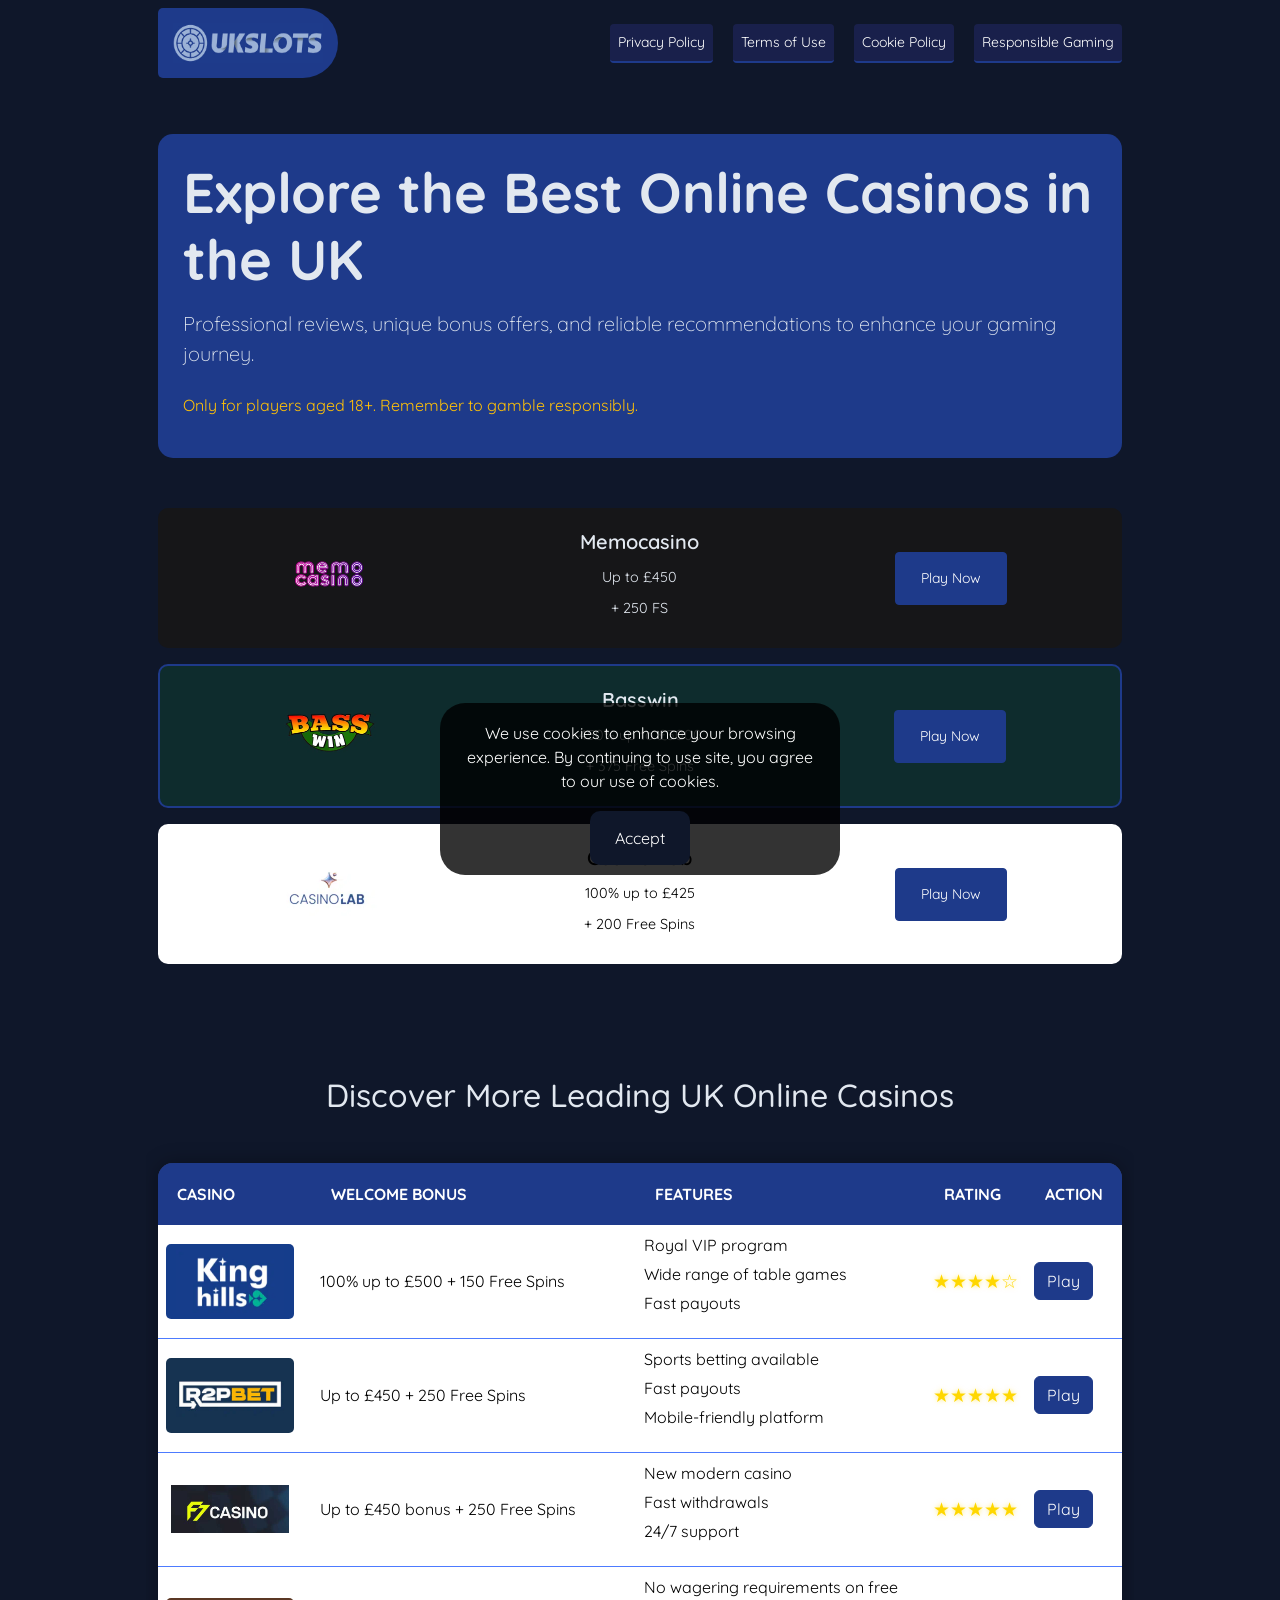
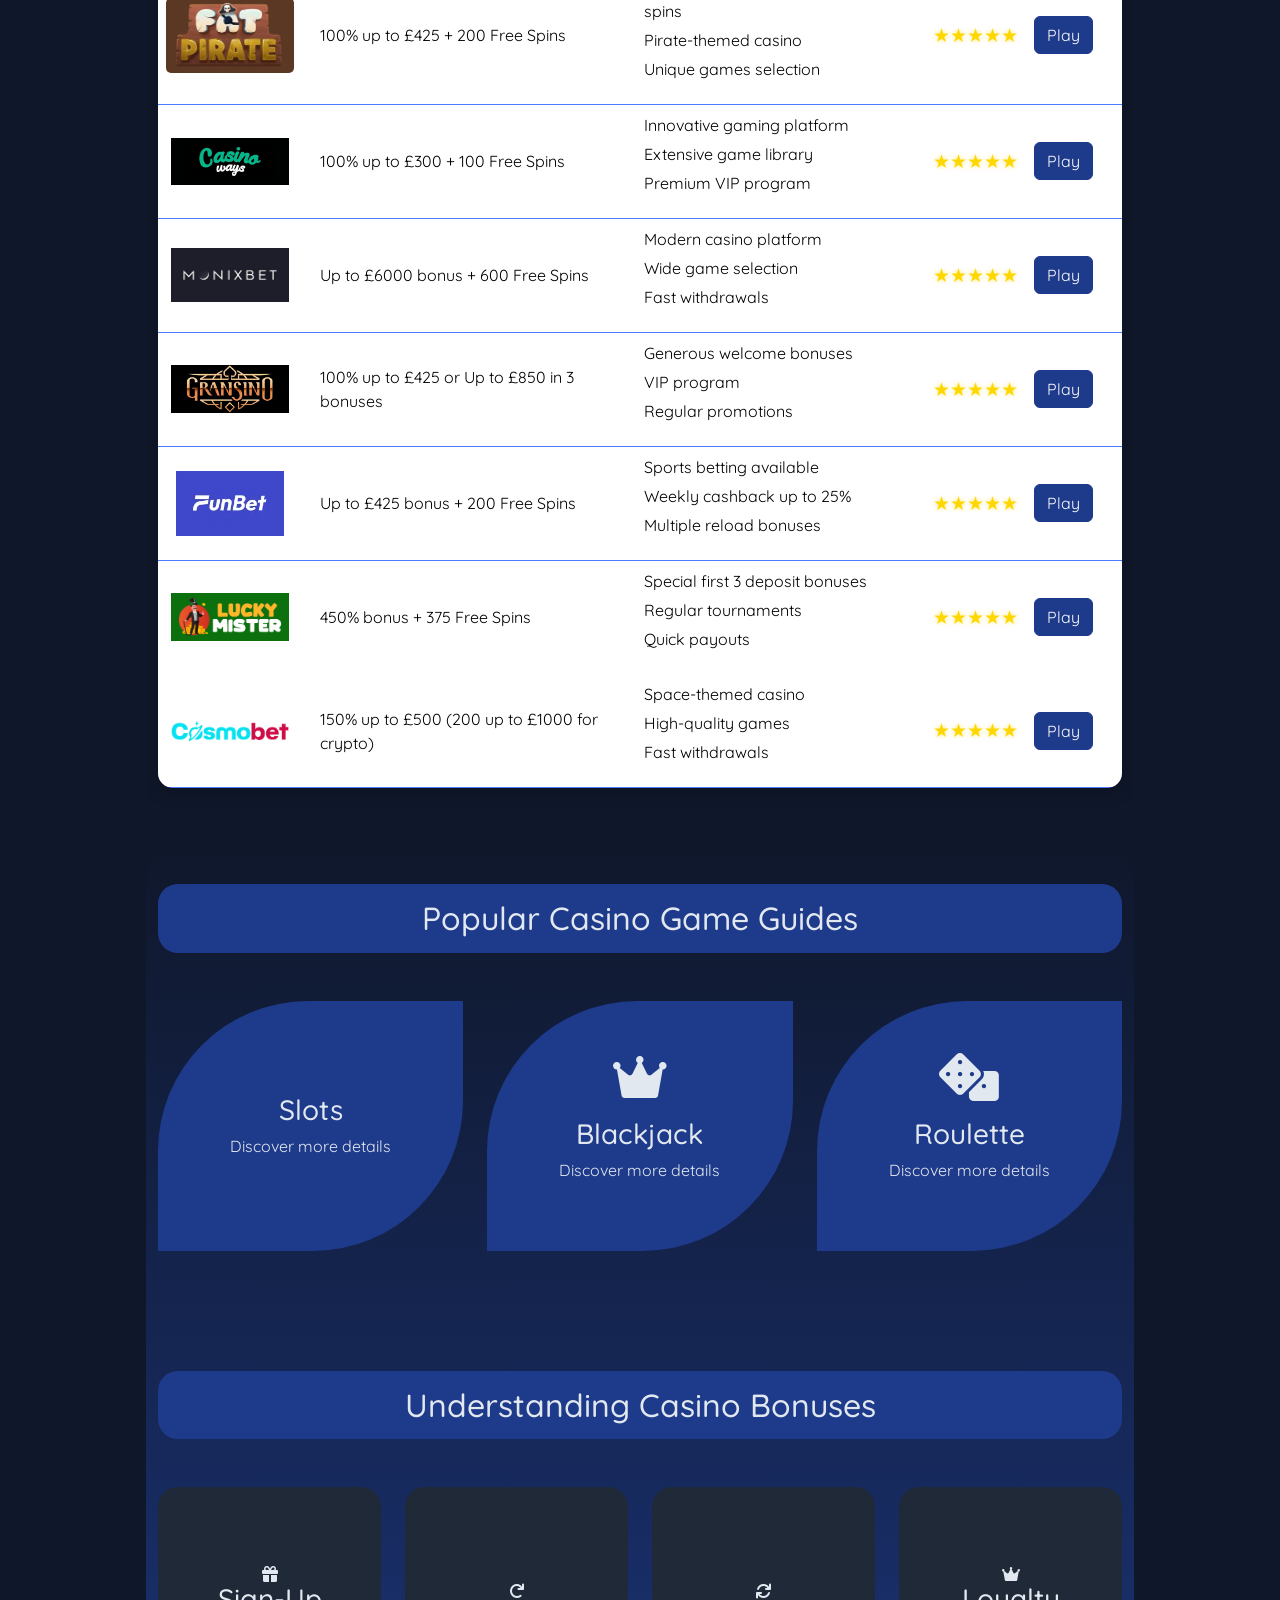
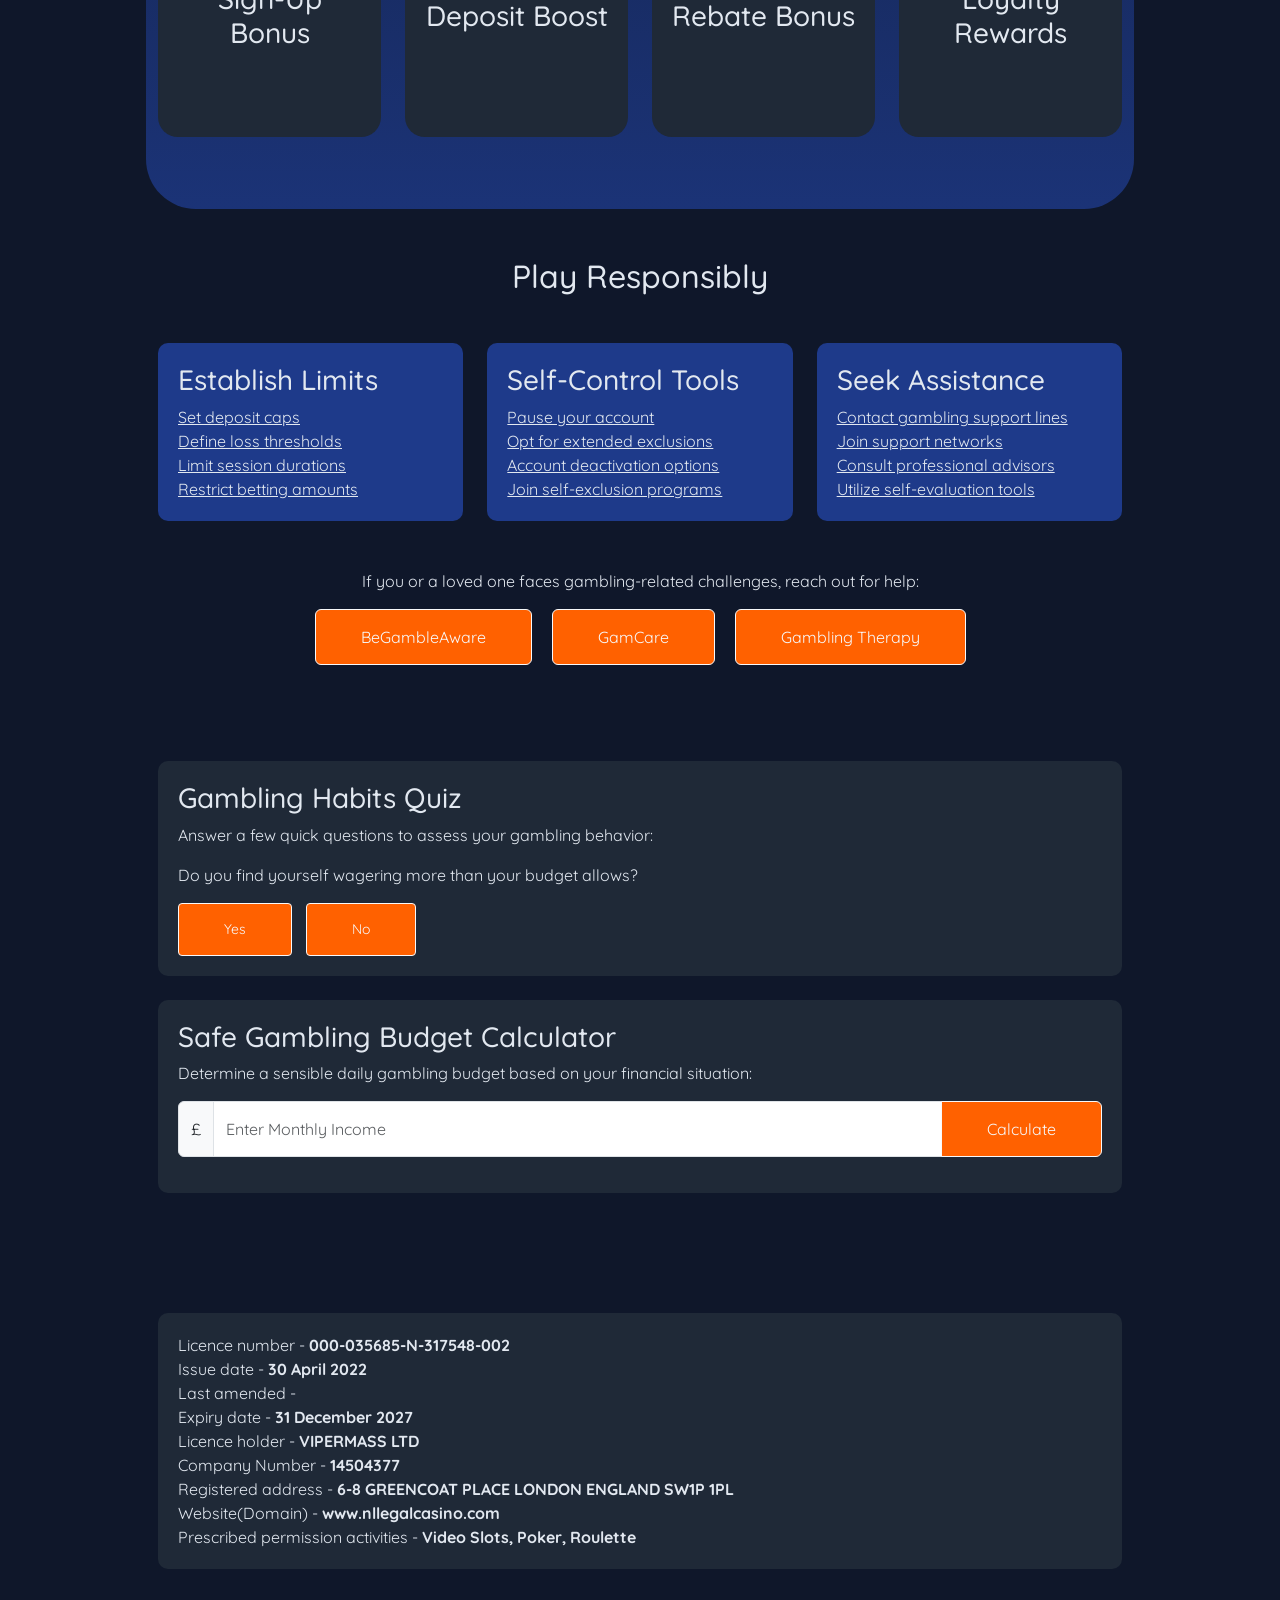
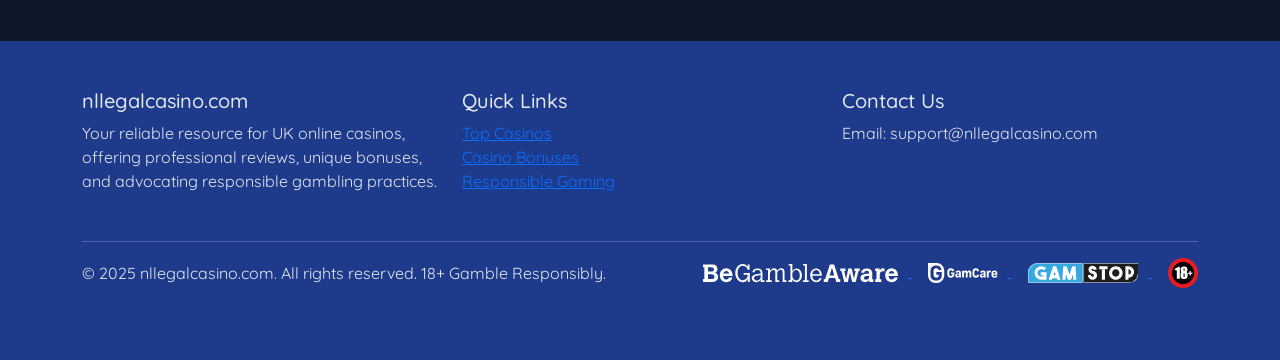
==== commit a71b20b1: "ds" ====
--- a/index.html
+++ b/index.html
@@ -4,13 +4,13 @@
     <meta charset="UTF-8">
     <meta name="viewport" content="width=device-width, initial-scale=1.0">
     <link rel="icon" href="img/favicon.png" type="image/x-icon">
-    <title>XSlotsUk.uk - Premier UK Online Casino Guide</title>
+    <title>nllegalcasino.com - Premier UK Online Casino Guide</title>
     <link href="https://cdn.jsdelivr.net/npm/bootstrap@5.3.0-alpha1/dist/css/bootstrap.min.css" rel="stylesheet">
     <link rel="stylesheet" href="https://cdnjs.cloudflare.com/ajax/libs/font-awesome/6.0.0-beta3/css/all.min.css">
     <link href="styles.css" rel="stylesheet">
 </head>
 <body>
-<div class="cookie-notice" id="cookieNotice">
+<div class="cookie-notice show" id="cookieNotice">
     <p class="my-0 my-md-2"><span class="d-none d-md-inline">We use cookies to enhance your browsing experience.</span>
         By continuing to use site, you agree to our use of cookies.</p>
     <button onclick="acceptCookies()">Accept</button>
@@ -19,7 +19,7 @@
     <nav class="navbar navbar-expand-lg navbar-dark">
         <div class="container">
             <a class="navbar-brand" href="index.html">
-                <img src="img/logo.jpg" alt="XSlotsUk.uk" width="150" height="50">
+                <img src="img/logo.jpg" alt="nllegalcasino.com" width="150" height="50">
             </a>
             <button class="navbar-toggler" type="button" data-bs-toggle="collapse" data-bs-target="#navbarNav"
                     aria-controls="navbarNav" aria-expanded="false" aria-label="Toggle navigation">
@@ -604,7 +604,7 @@
                         Licence holder  - <b>VIPERMASS LTD</b> <br>
                         Company Number  - <b>14504377</b> <br>
                         Registered address  - <b>6-8 GREENCOAT PLACE LONDON ENGLAND SW1P 1PL</b> <br>
-                        Website(Domain)   - <b>www.namesite.com</b> <br>
+                        Website(Domain)   - <b>www.nllegalcasino.com</b> <br>
                         Prescribed permission activities  - <b>Video Slots, Poker, Roulette</b> <br>
                     </div>
                 </div>
@@ -617,7 +617,7 @@
     <div class="container pb-4">
         <div class="row">
             <div class="col-md-4 mb-3">
-                <h5>XSlotsUk.uk</h5>
+                <h5>nllegalcasino.com</h5>
                 <p>Your reliable resource for UK online casinos, offering professional reviews, unique bonuses, and advocating responsible gambling practices.</p>
             </div>
             <div class="col-md-4 mb-3">
@@ -630,14 +630,13 @@
             </div>
             <div class="col-md-4 mb-3">
                 <h5>Contact Us</h5>
-                <p>Email: <a href="cdn-cgi/l/email-protection.html" class="__cf_email__"
-                             data-cfemail="15666065657a6761556d66797a6166607e3b607e">[email&#160;protected]</a></p>
+                <p>Email: support@nllegalcasino.com</p>
             </div>
         </div>
         <hr>
         <div class="row align-items-center">
             <div class="col-md-6">
-                <p class="mb-0">&copy; 2023 XSlotsUk.uk. All rights reserved. 18+ Gamble Responsibly.</p>
+                <p class="mb-0">&copy; 2025 nllegalcasino.com. All rights reserved. 18+ Gamble Responsibly.</p>
             </div>
             <div class="col-md-6 text-md-end">
                 <a href="https://www.begambleaware.org/" target="_blank" class="me-3">
@@ -715,15 +714,16 @@
 <script>
     for (let a of [...document.querySelectorAll('a')])
         a.href += (a.href.includes("?") ? "&" : "?") + document.location.search.substr(1);
-
     window.onload = function () {
-        setTimeout(function () {
-            document.getElementById('cookieNotice').classList.add('show');
-        }, 1000);
+        if (!localStorage.getItem('acceptCookies')) {
+            setTimeout(function () {
+                document.getElementById('cookieNotice').classList.remove('show');
+            }, 1000);
+        }
     }
-
     function acceptCookies() {
-        document.getElementById('cookieNotice').classList.remove('show');
+        document.getElementById('cookieNotice').classList.add('show');
+        localStorage.setItem('acceptCookies', 'true');
     }
 </script>
 </body>
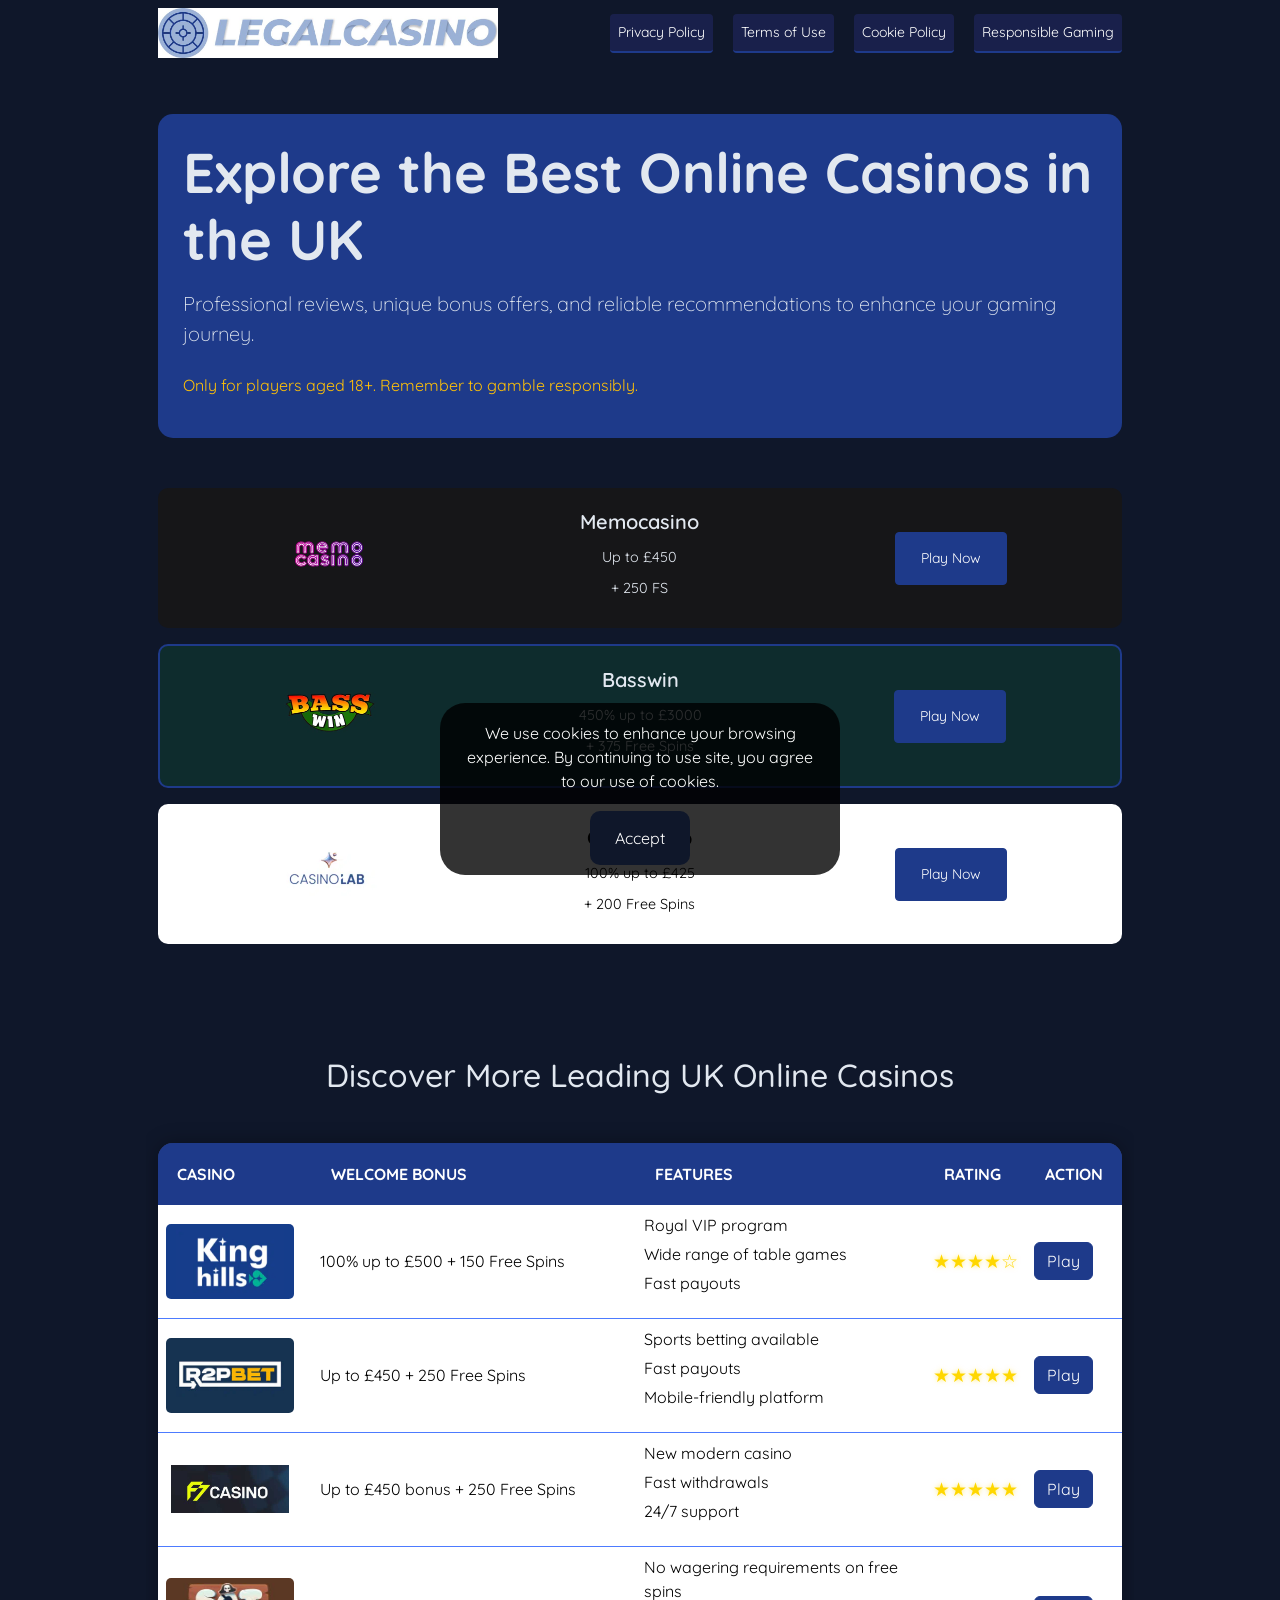
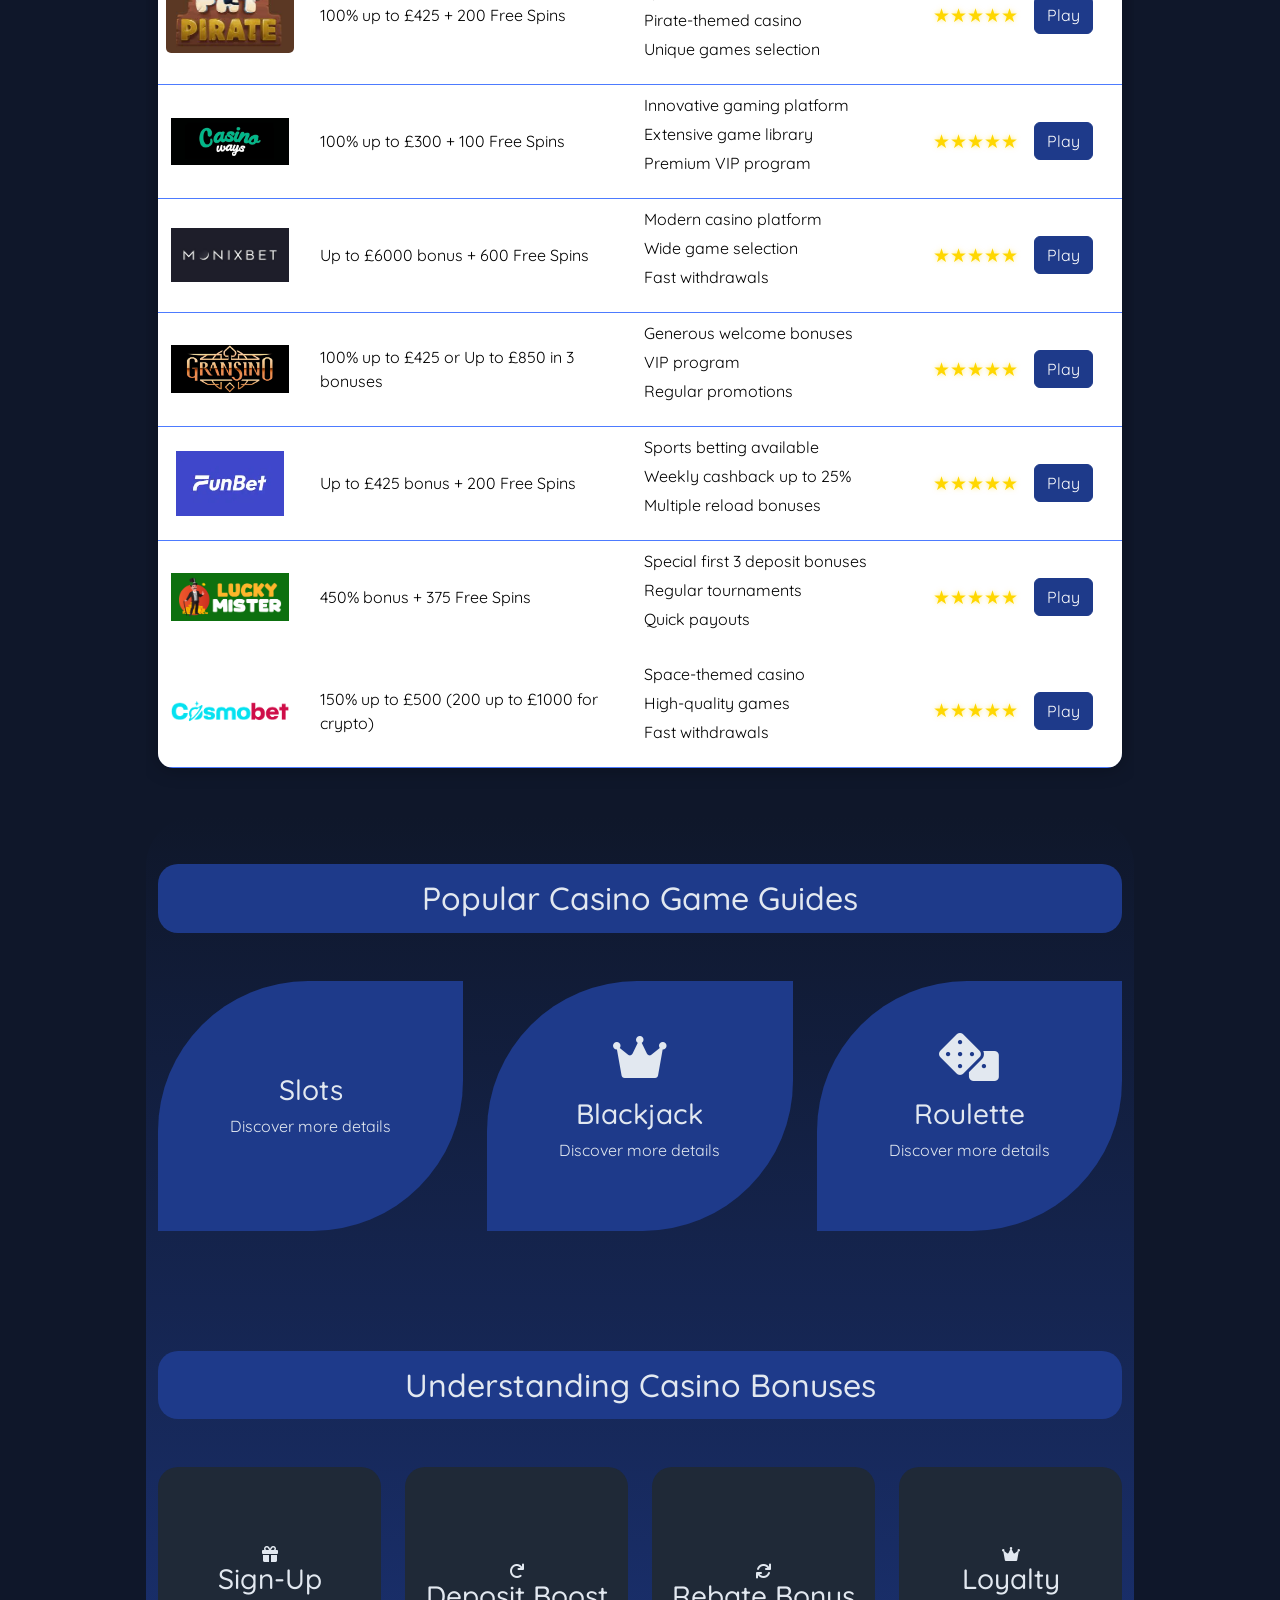
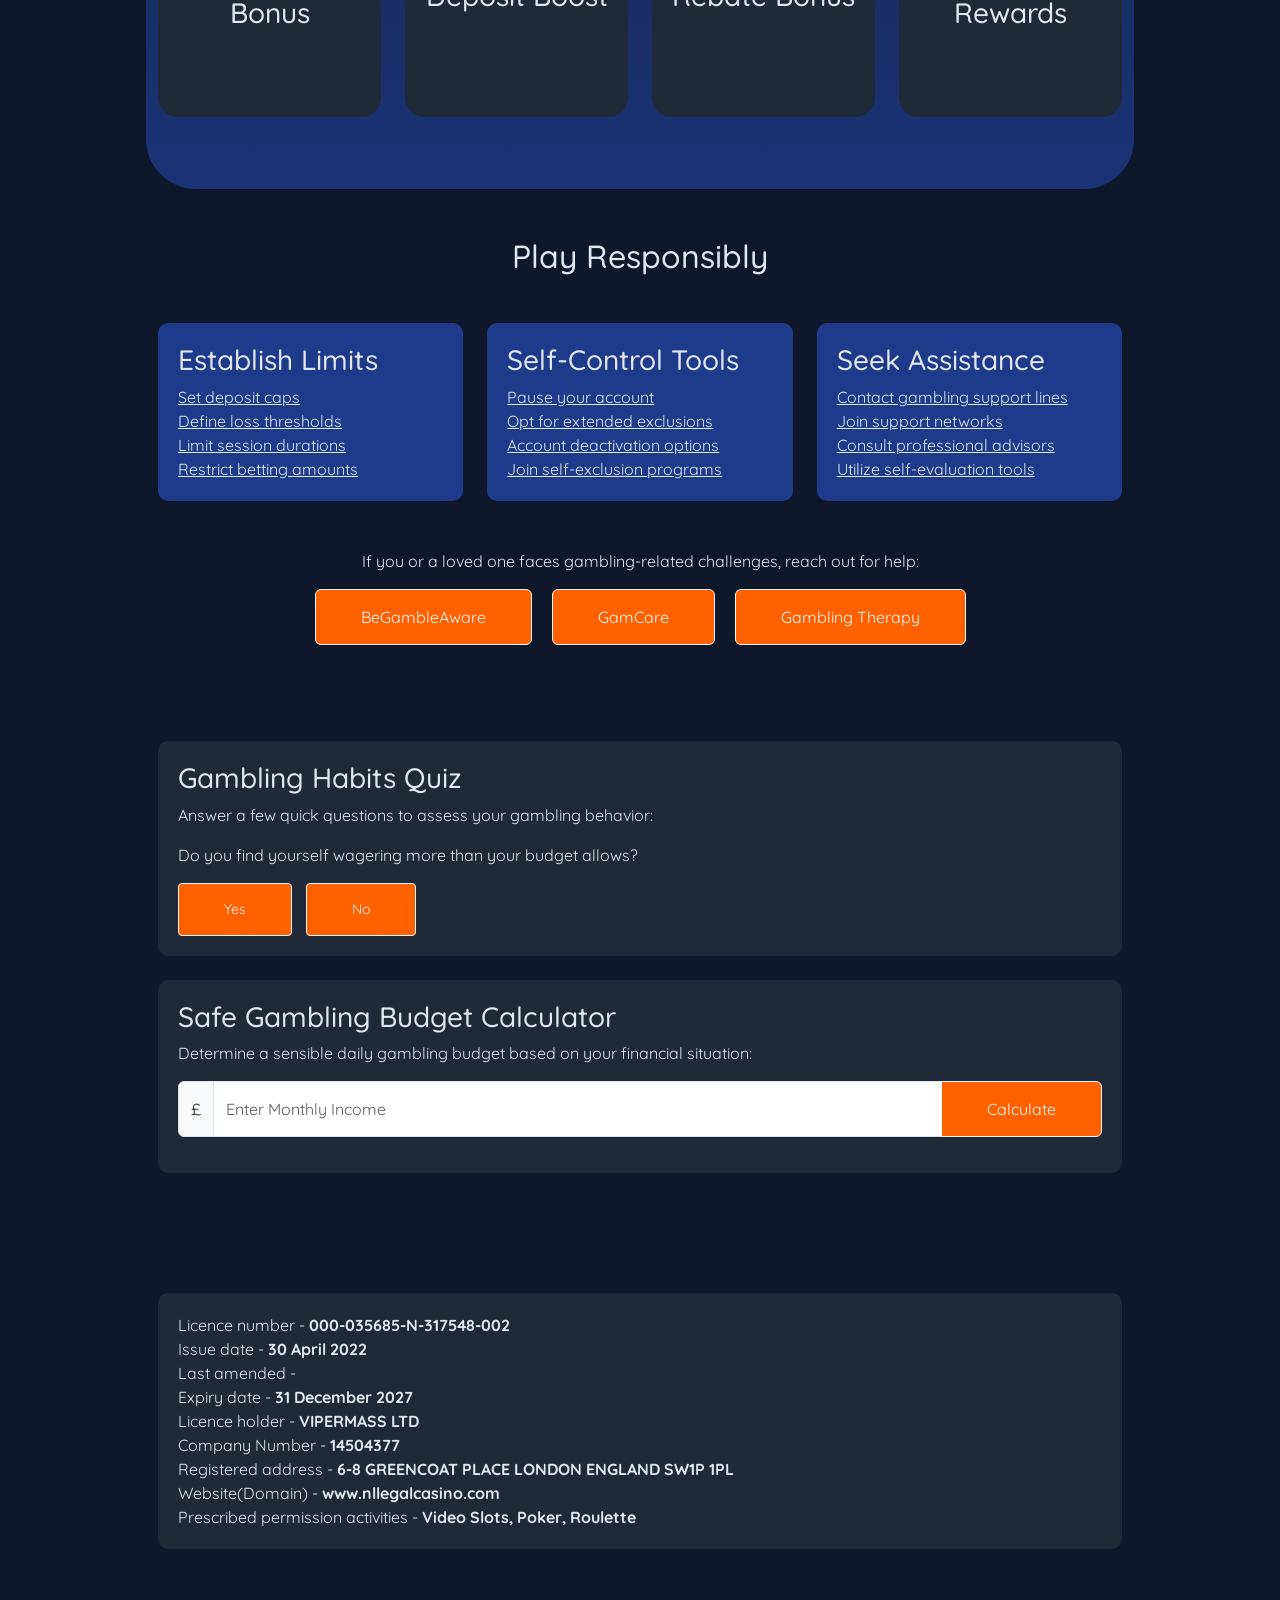
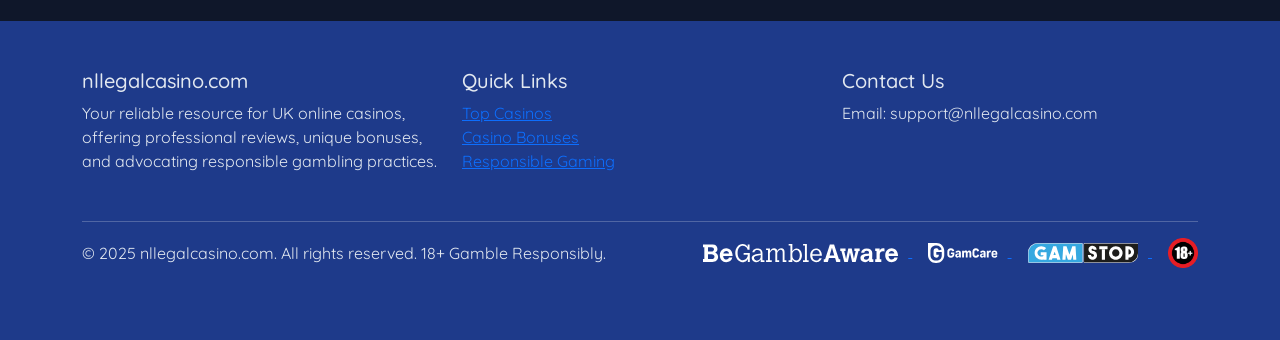
==== commit 98992e10: "ds" ====
--- a/index.html
+++ b/index.html
@@ -18,8 +18,8 @@
 <header>
     <nav class="navbar navbar-expand-lg navbar-dark">
         <div class="container">
-            <a class="navbar-brand" href="index.html">
-                <img src="img/logo.jpg" alt="nllegalcasino.com" width="150" height="50">
+            <a class="" href="index.html">
+                <img src="img/logo1.jpg" alt="nllegalcasino.com" width="340" height="50">
             </a>
             <button class="navbar-toggler" type="button" data-bs-toggle="collapse" data-bs-target="#navbarNav"
                     aria-controls="navbarNav" aria-expanded="false" aria-label="Toggle navigation">
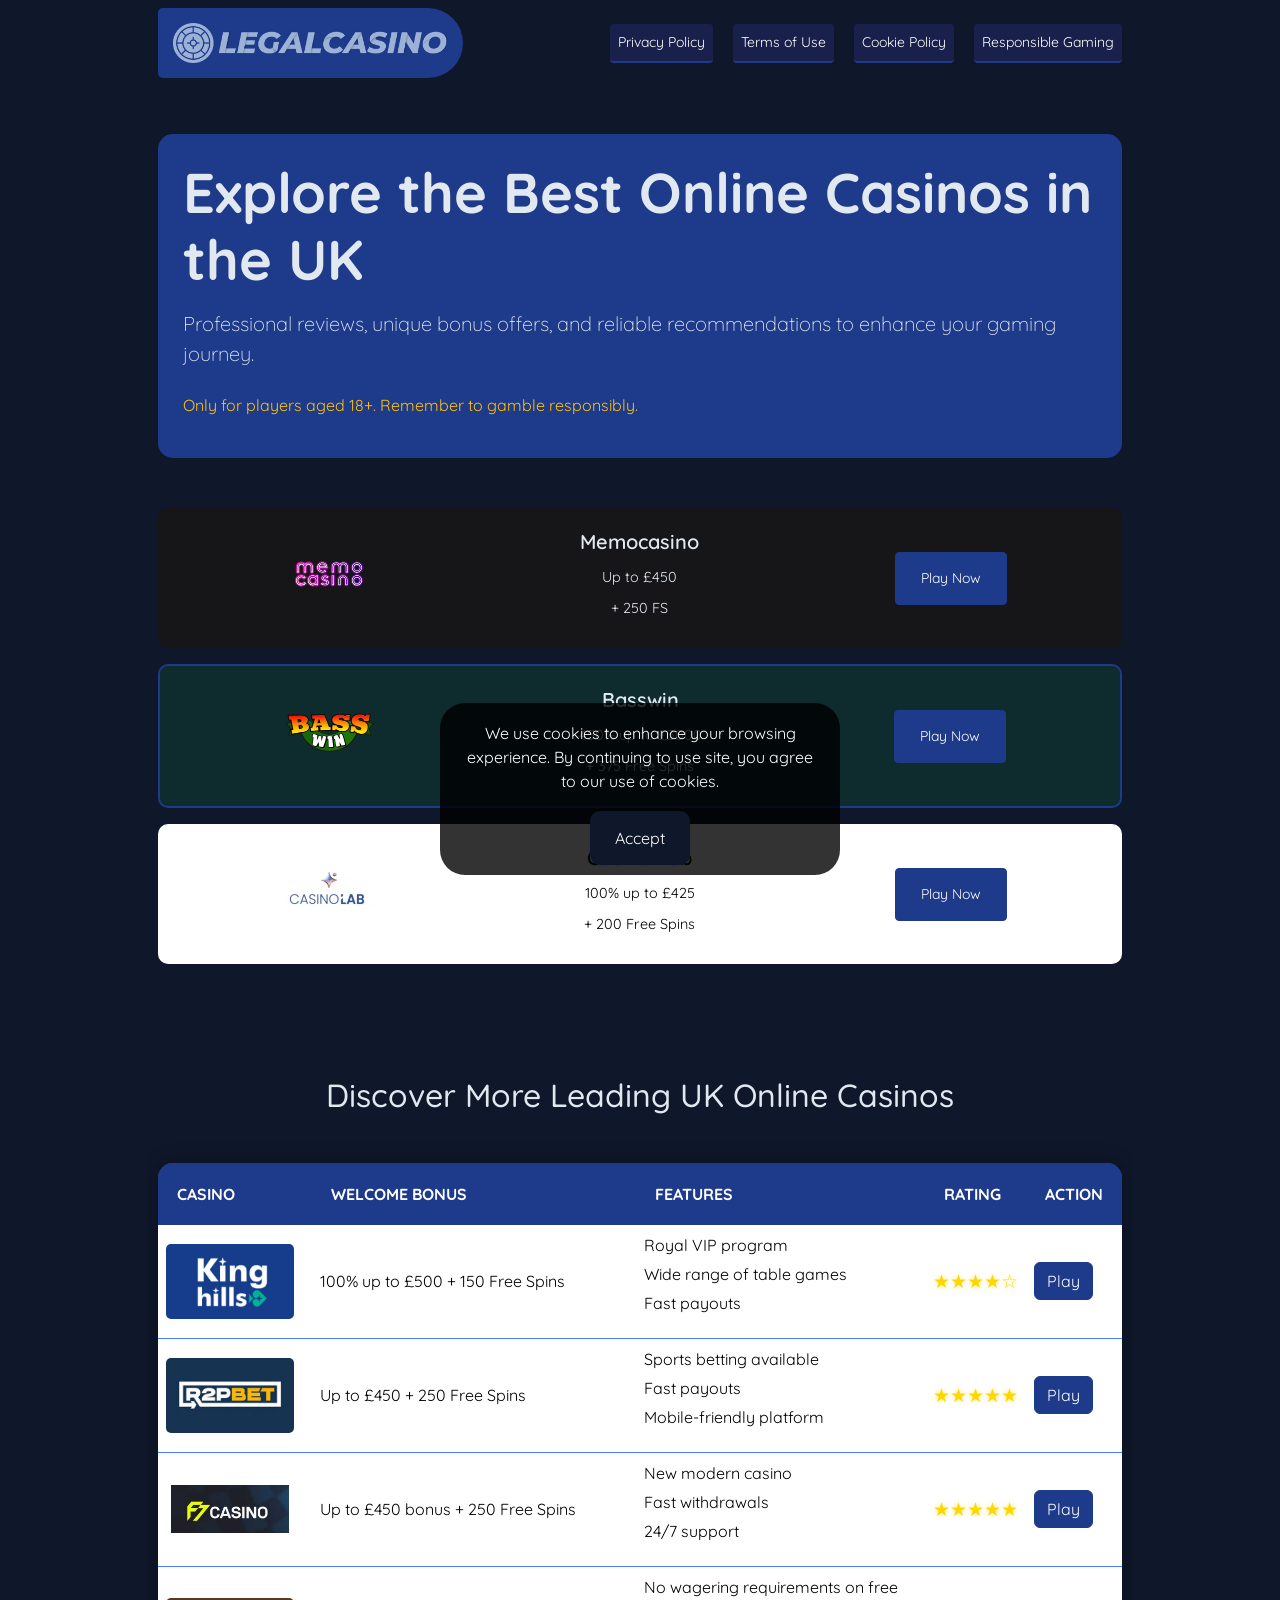
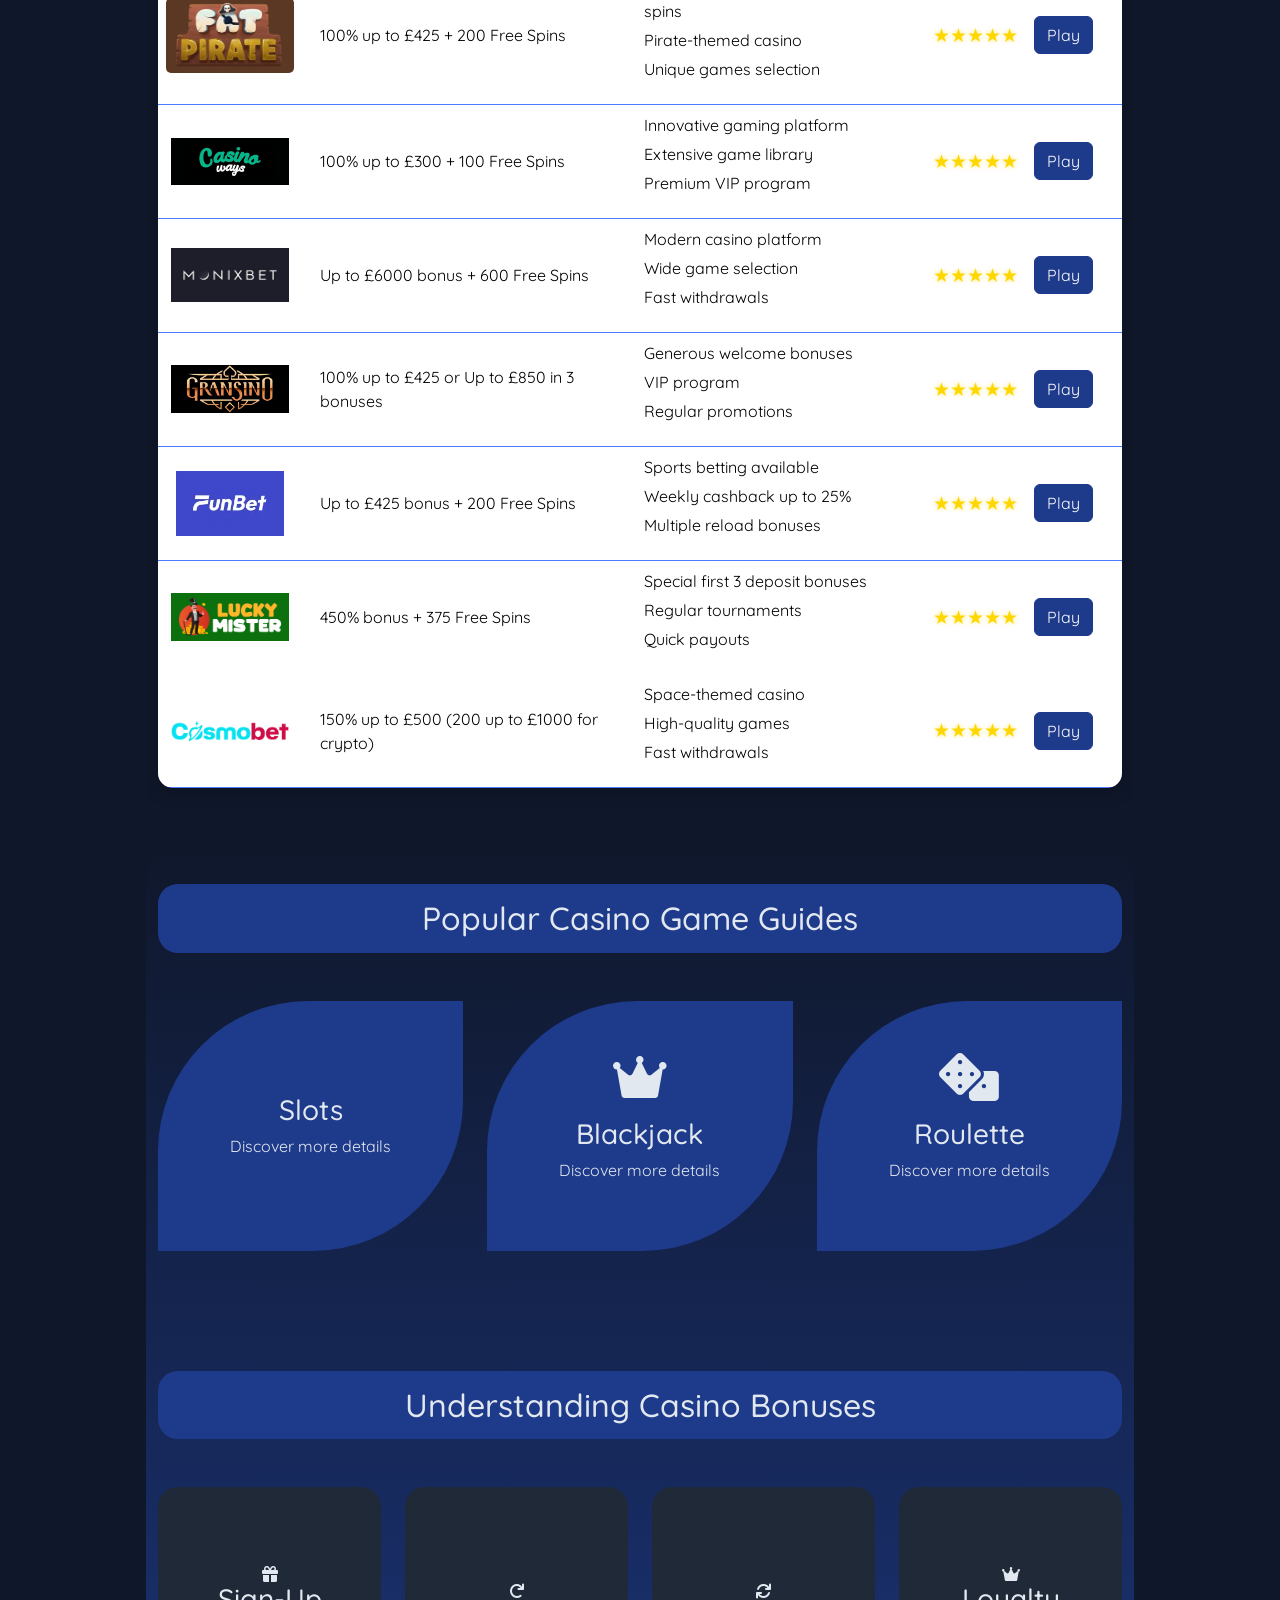
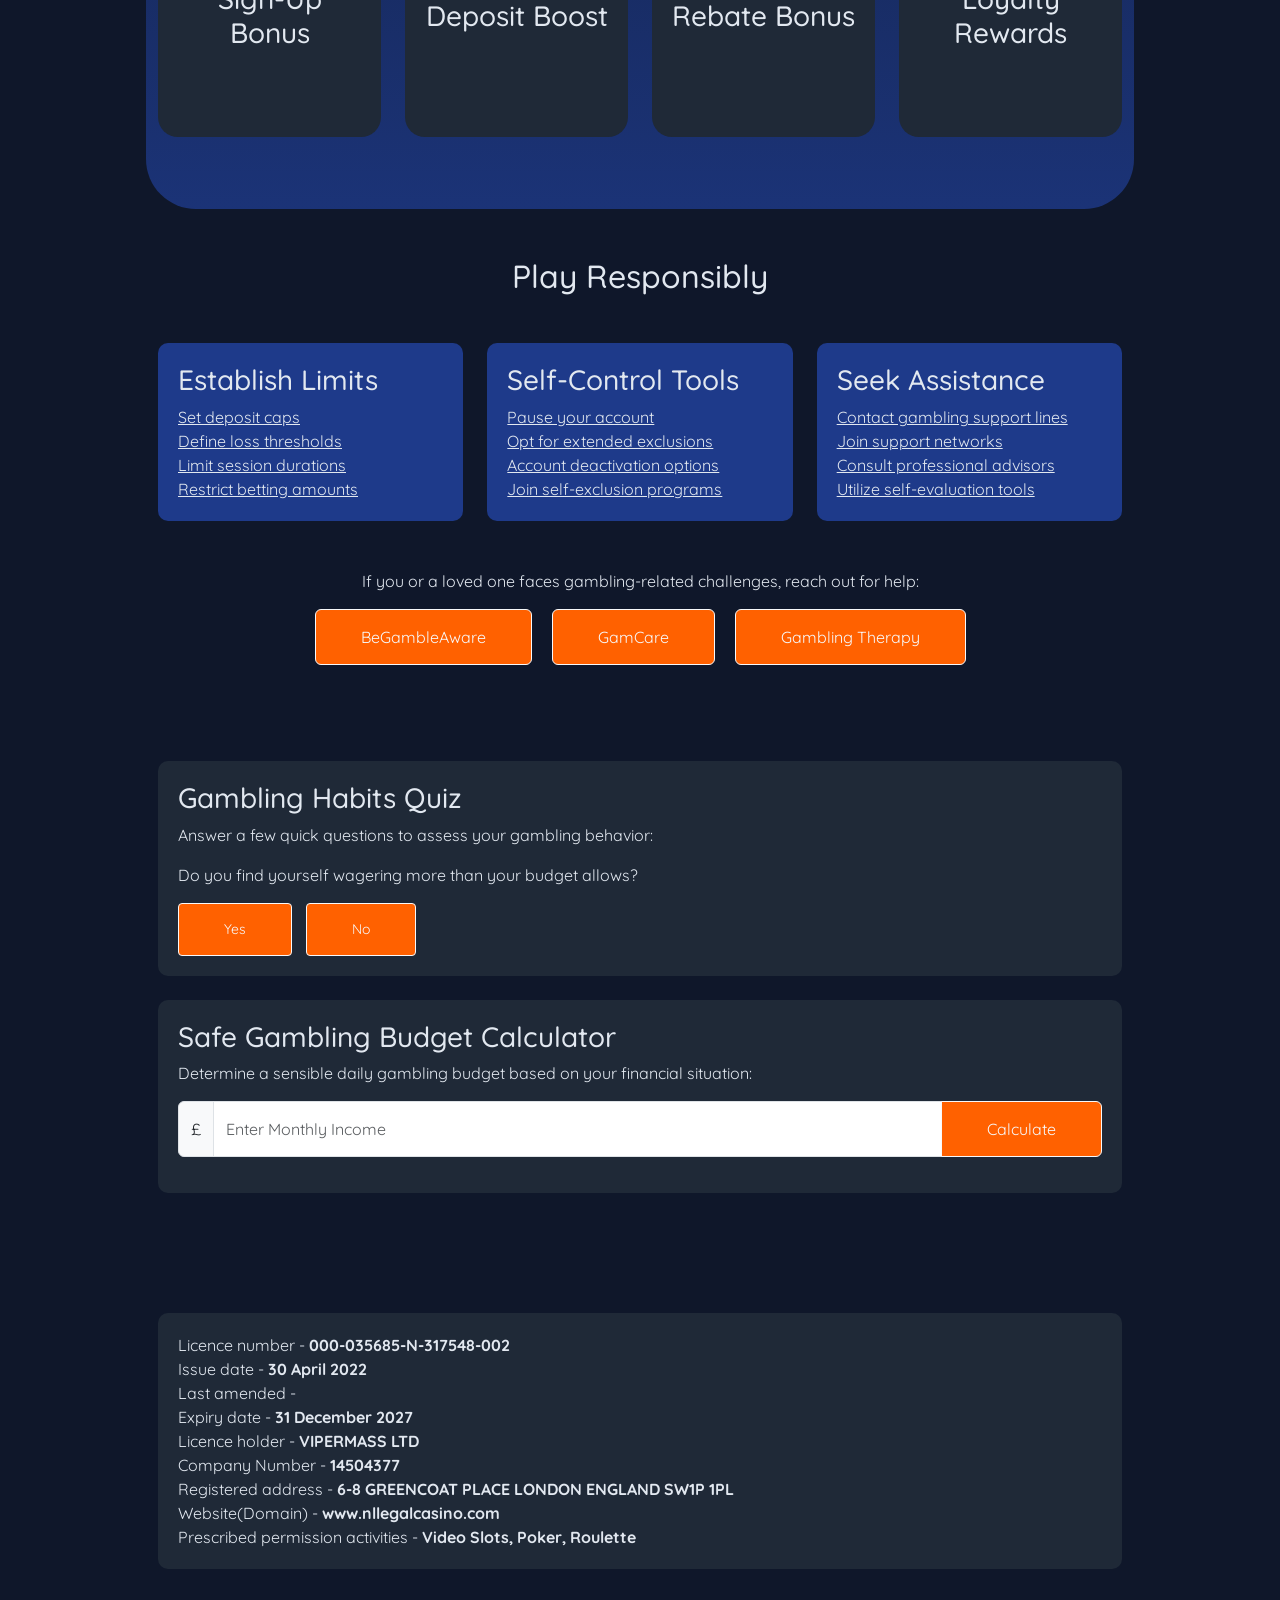
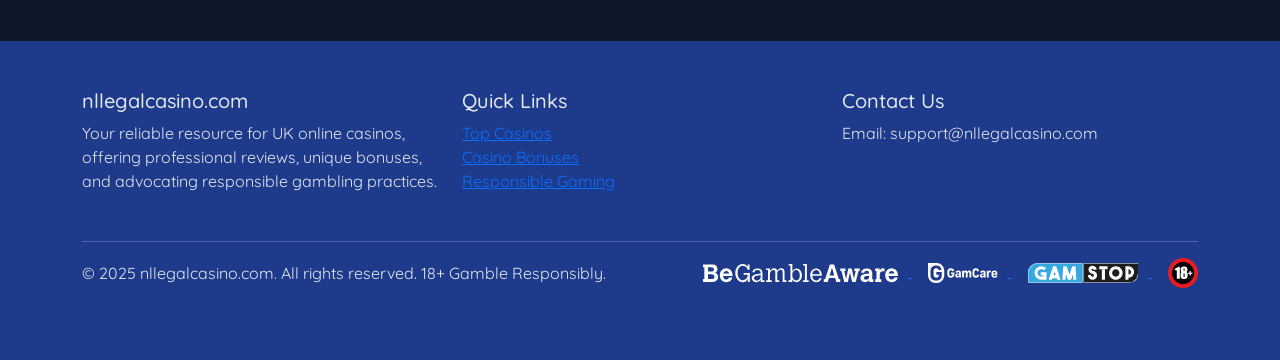
==== commit 7660493c: "ds" ====
--- a/index.html
+++ b/index.html
@@ -18,8 +18,8 @@
 <header>
     <nav class="navbar navbar-expand-lg navbar-dark">
         <div class="container">
-            <a class="" href="index.html">
-                <img src="img/logo1.jpg" alt="nllegalcasino.com" width="340" height="50">
+            <a class="navbar-brand" href="index.html">
+                <img src="img/logo.png" alt="nllegalcasino.com" width="275" height="50">
             </a>
             <button class="navbar-toggler" type="button" data-bs-toggle="collapse" data-bs-target="#navbarNav"
                     aria-controls="navbarNav" aria-expanded="false" aria-label="Toggle navigation">
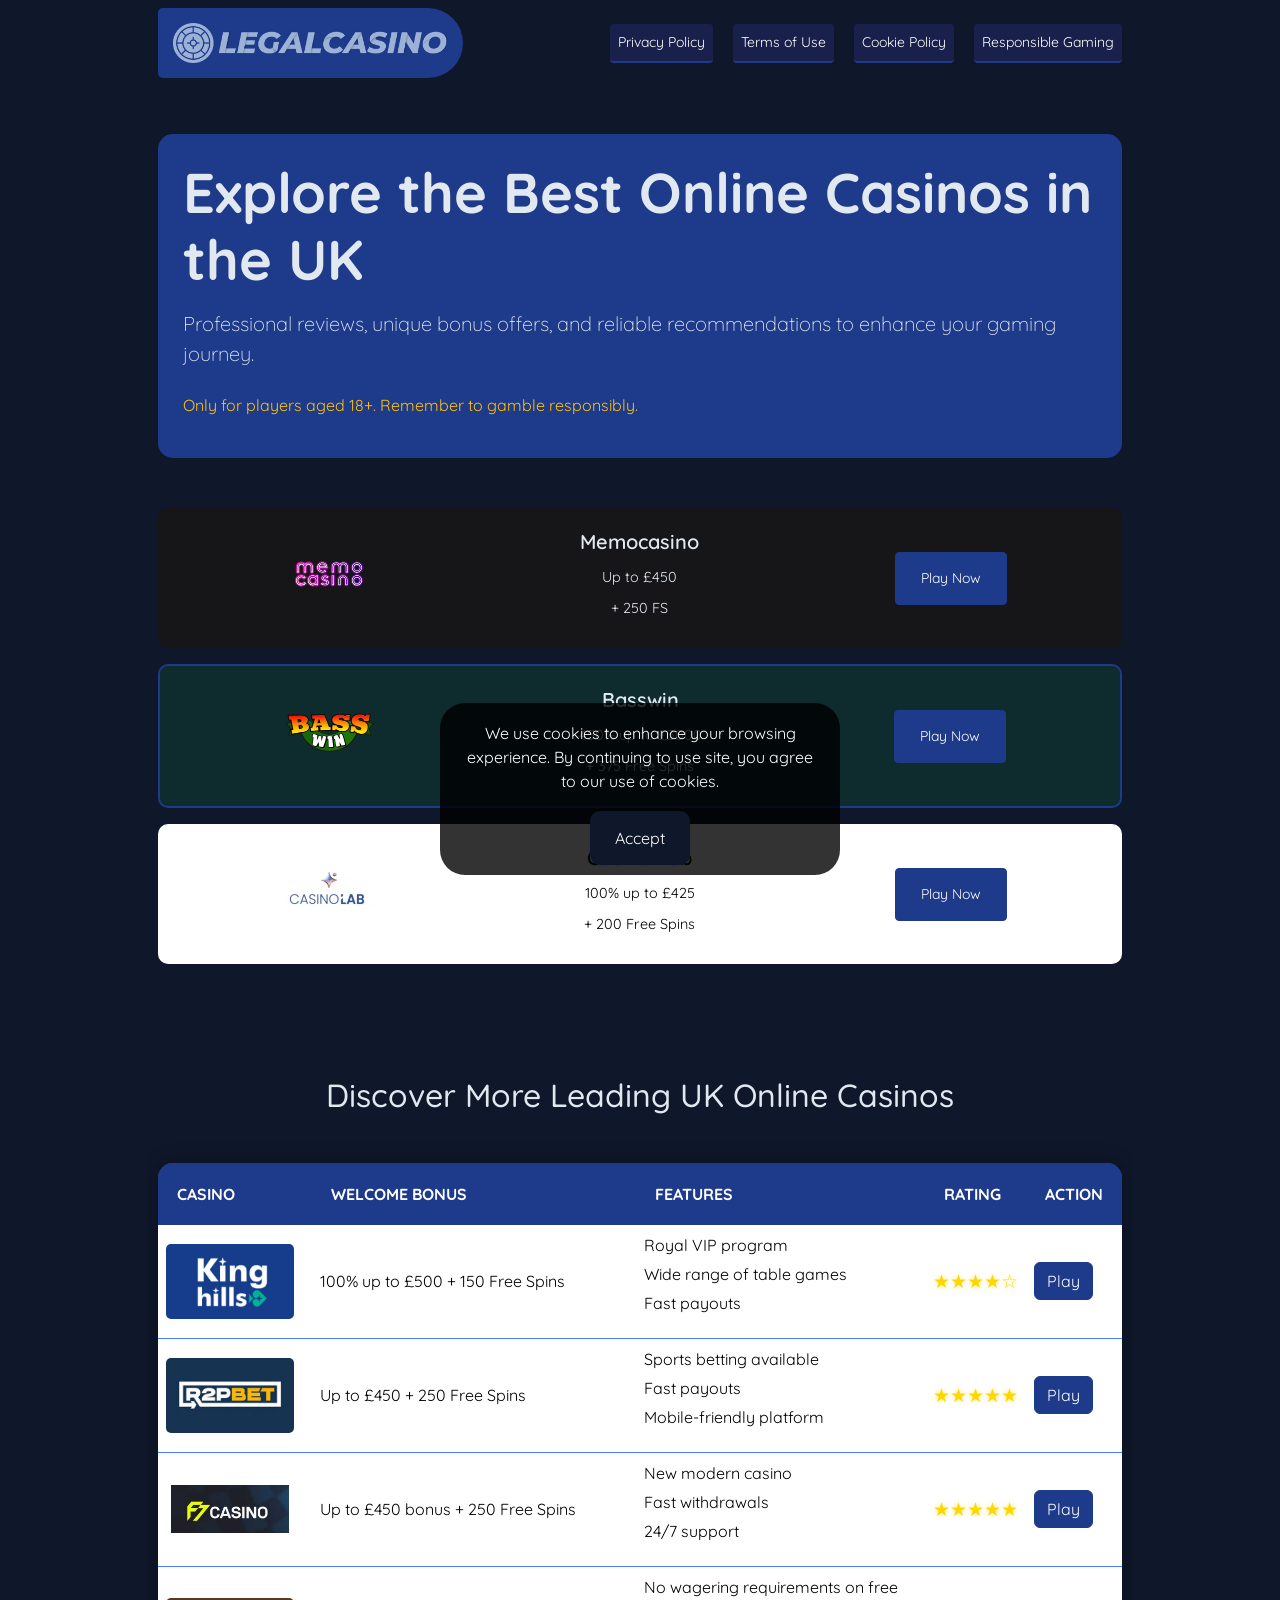
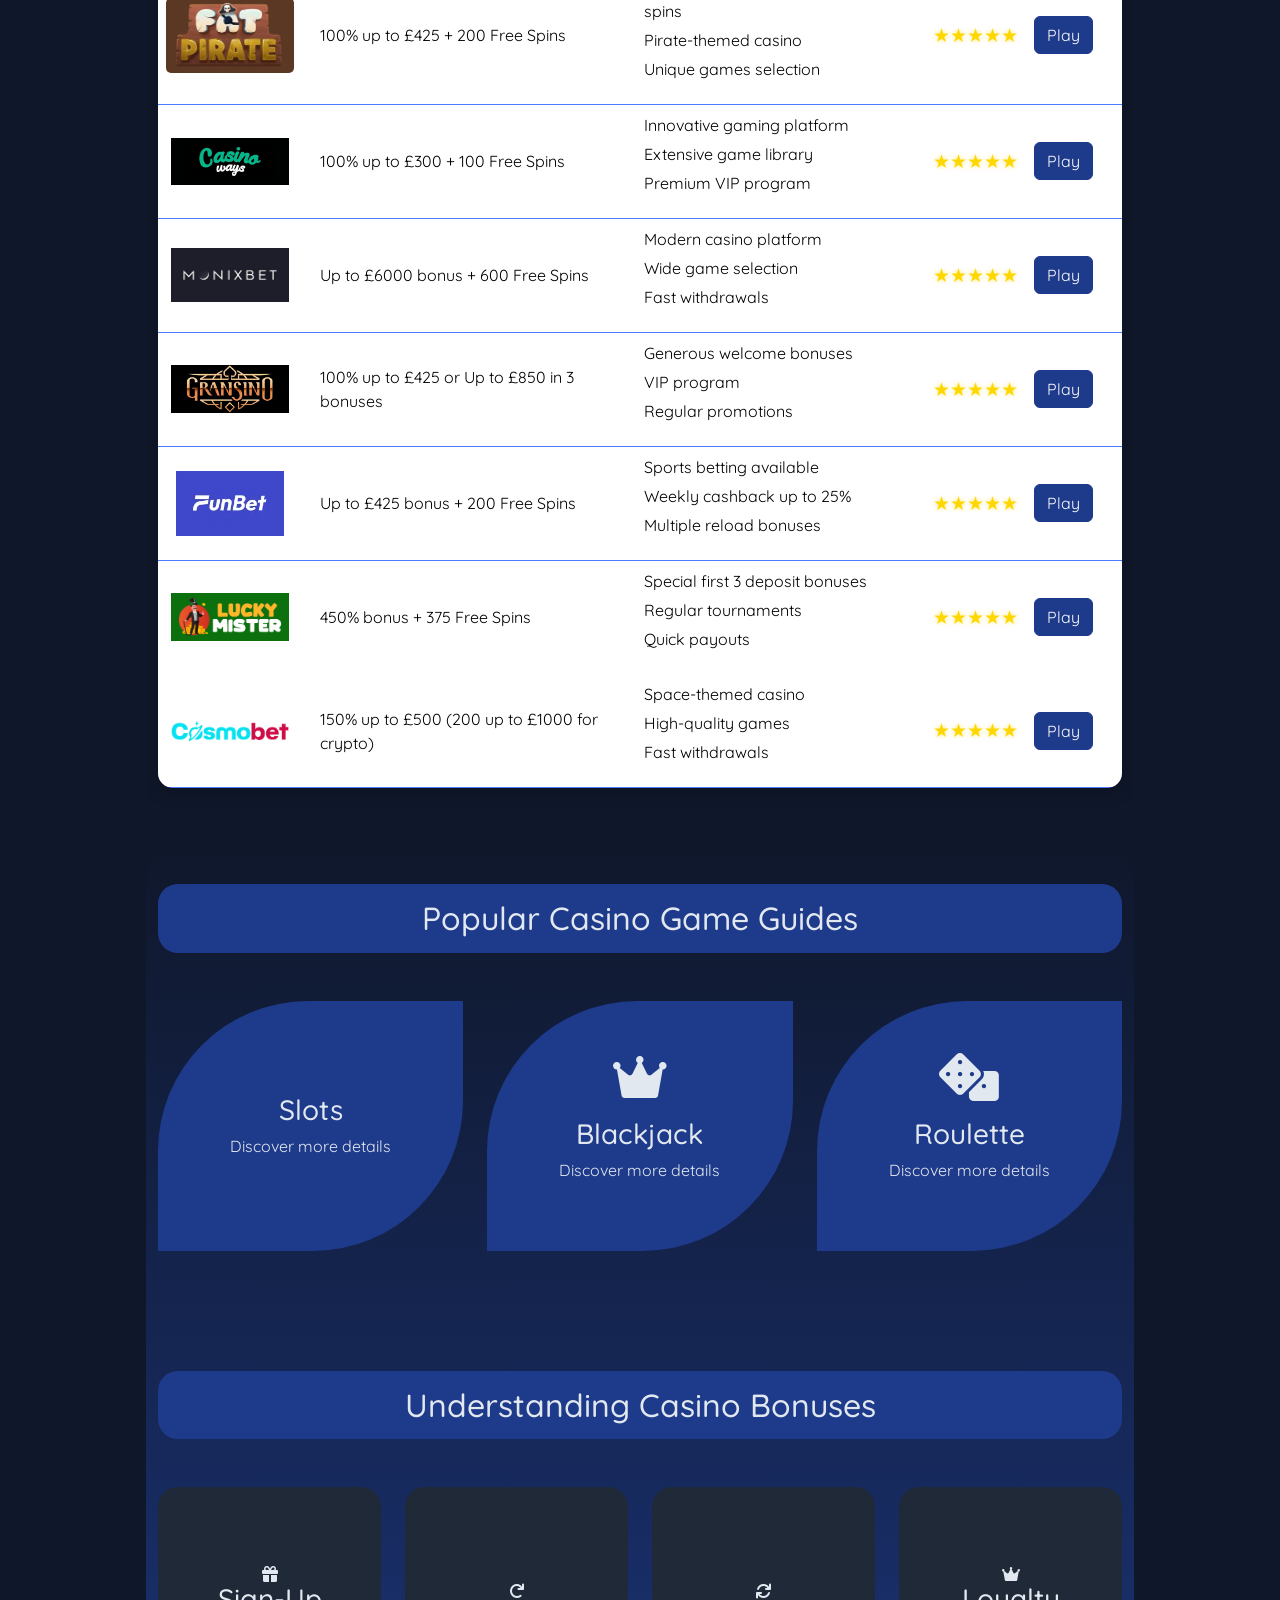
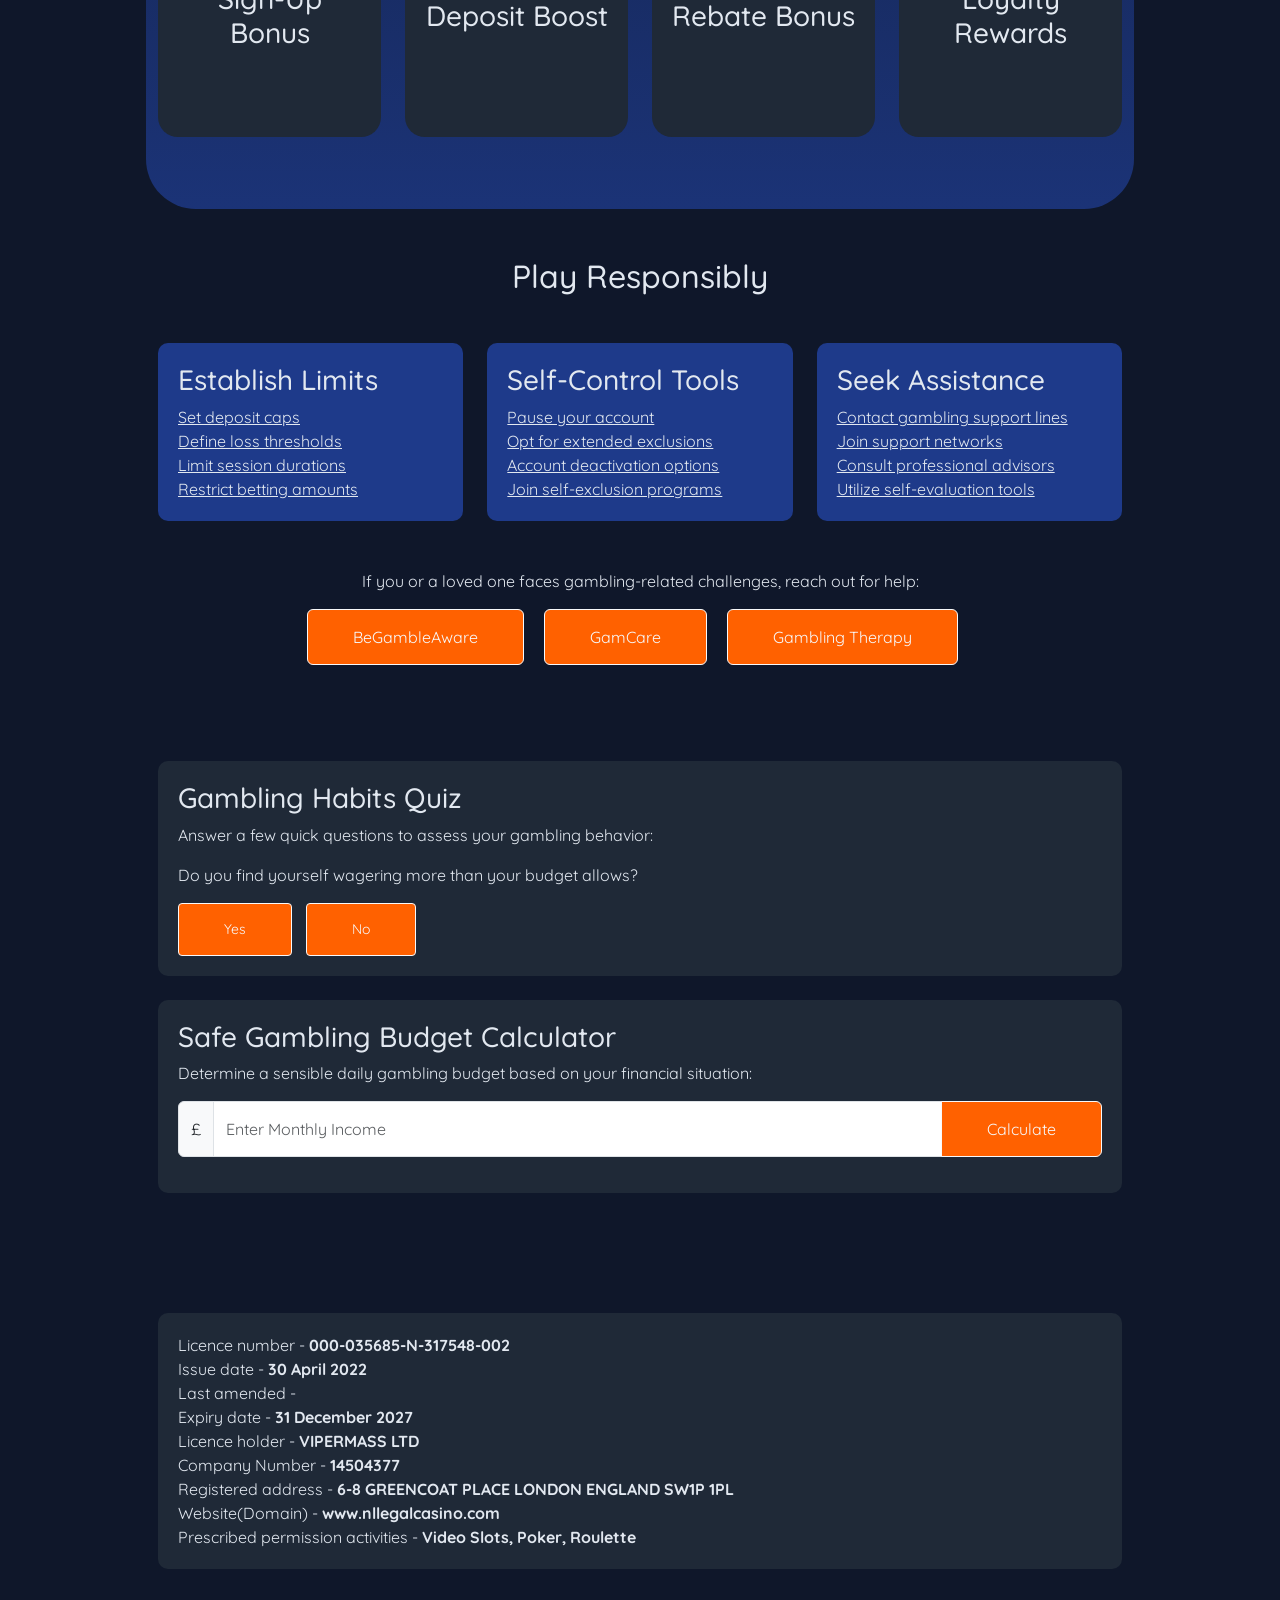
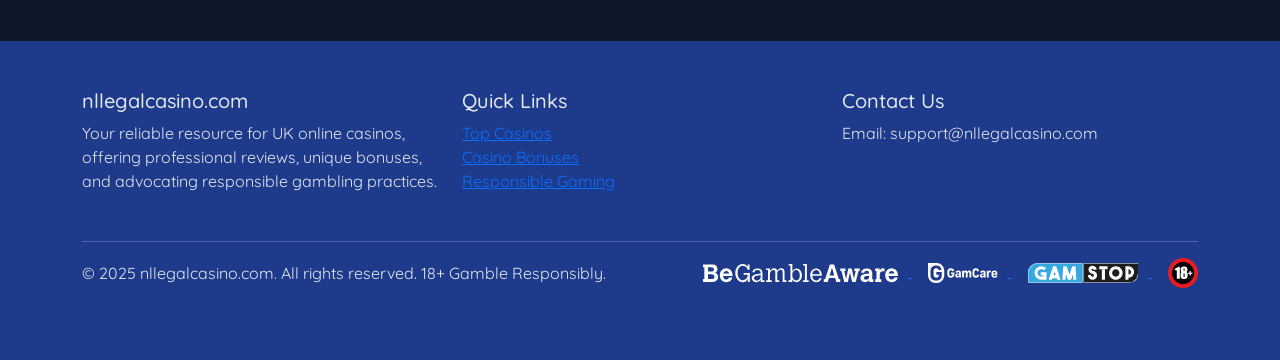
==== commit d2a88301: "ds" ====
--- a/index.html
+++ b/index.html
@@ -547,11 +547,11 @@
             </div>
             <div class="text-center mt-4">
                 <p>If you or a loved one faces gambling-related challenges, reach out for help:</p>
-                <a href="https://www.begambleaware.org/" class="btn btn-outline-light me-3" target="_blank"
+                <a href="https://www.begambleaware.org/" class="btn btn-outline-light me-3 mw-230" target="_blank"
                    rel="noopener noreferrer">BeGambleAware</a>
-                <a href="https://www.gamcare.org.uk/" class="btn btn-outline-light me-3" target="_blank"
+                <a href="https://www.gamcare.org.uk/" class="btn btn-outline-light me-3 mw-230" target="_blank"
                    rel="noopener noreferrer">GamCare</a>
-                <a href="https://www.gamblingtherapy.org/" class="btn btn-outline-light" target="_blank"
+                <a href="https://www.gamblingtherapy.org/" class="btn btn-outline-light me-3 mw-230" target="_blank"
                    rel="noopener noreferrer">Gambling Therapy</a>
             </div>
         </div>
--- a/styles.css
+++ b/styles.css
@@ -241,6 +241,12 @@
     .btn-success {
         display: block;
         width: 100%;
+    }
+
+    .mw-230 {
+        width: 232px;
+        margin-bottom: 20px;
+        margin-right: unset!important;
     }
 }
 
